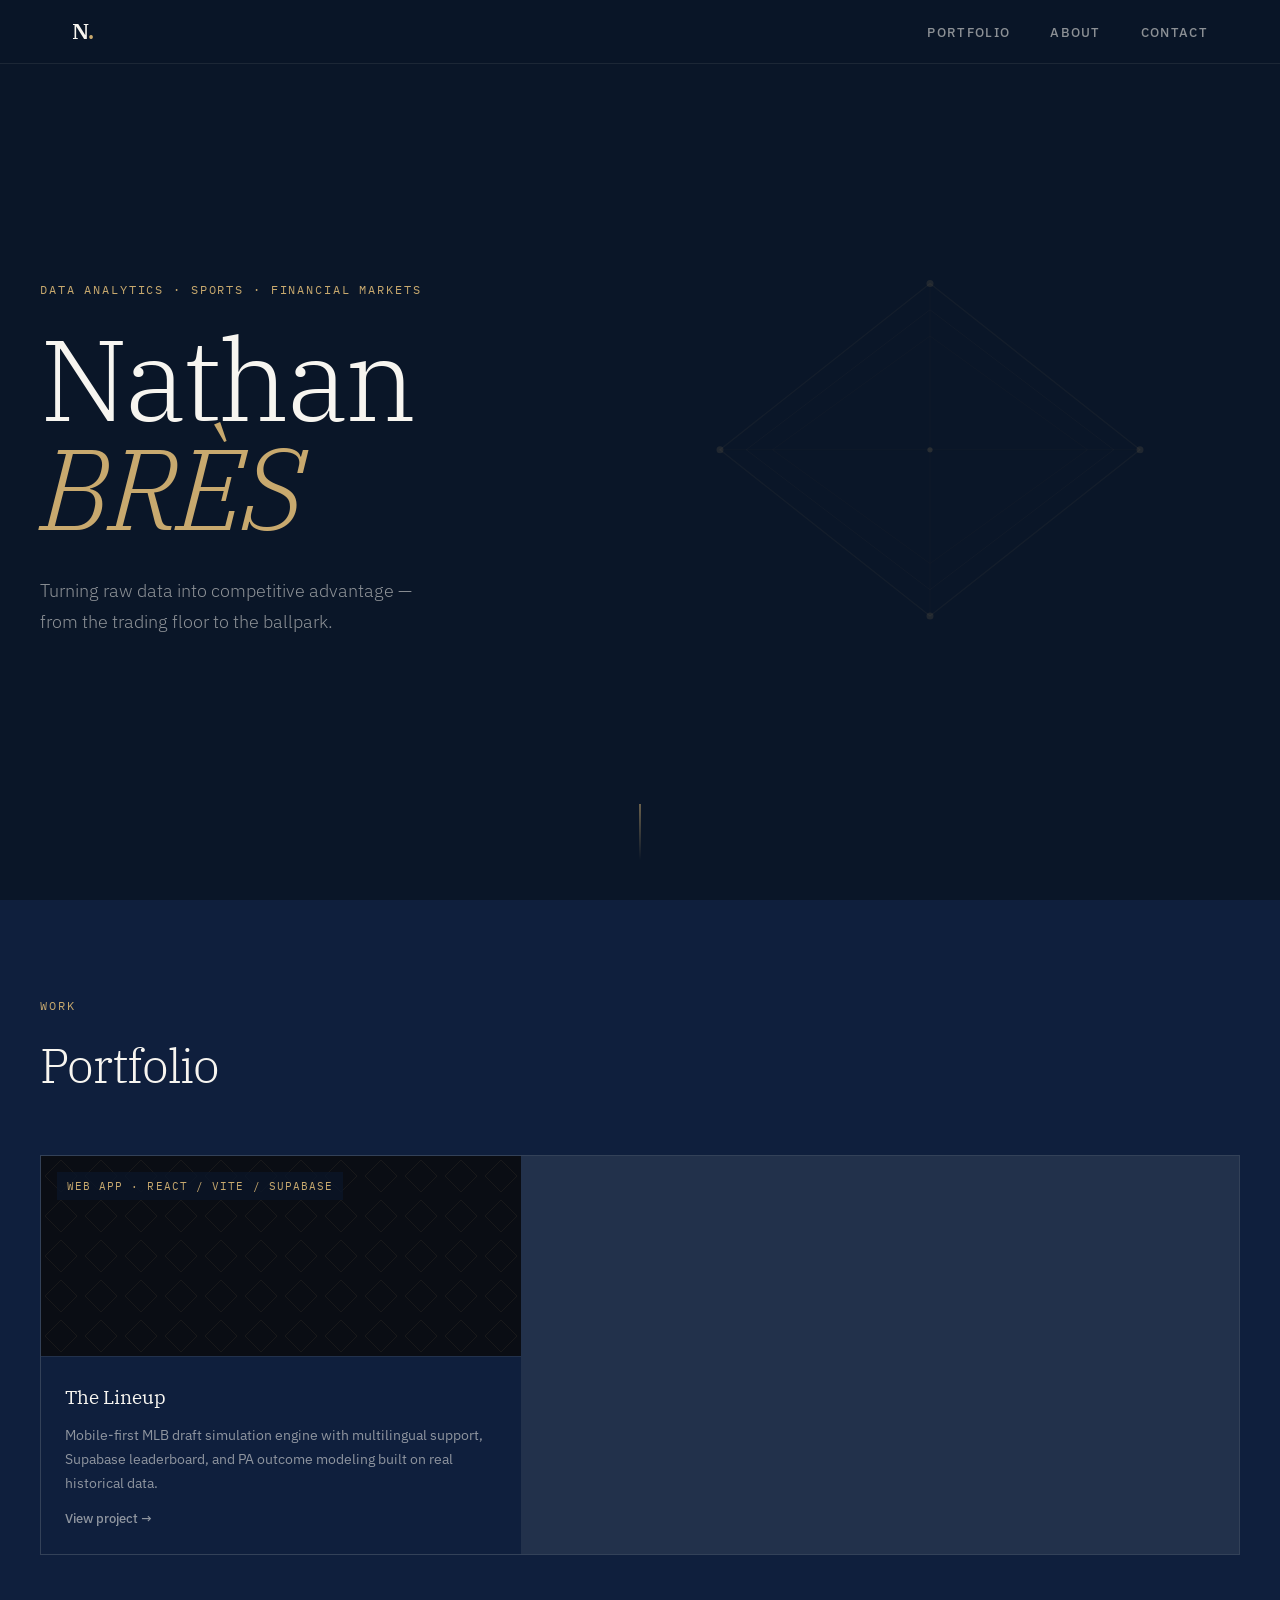
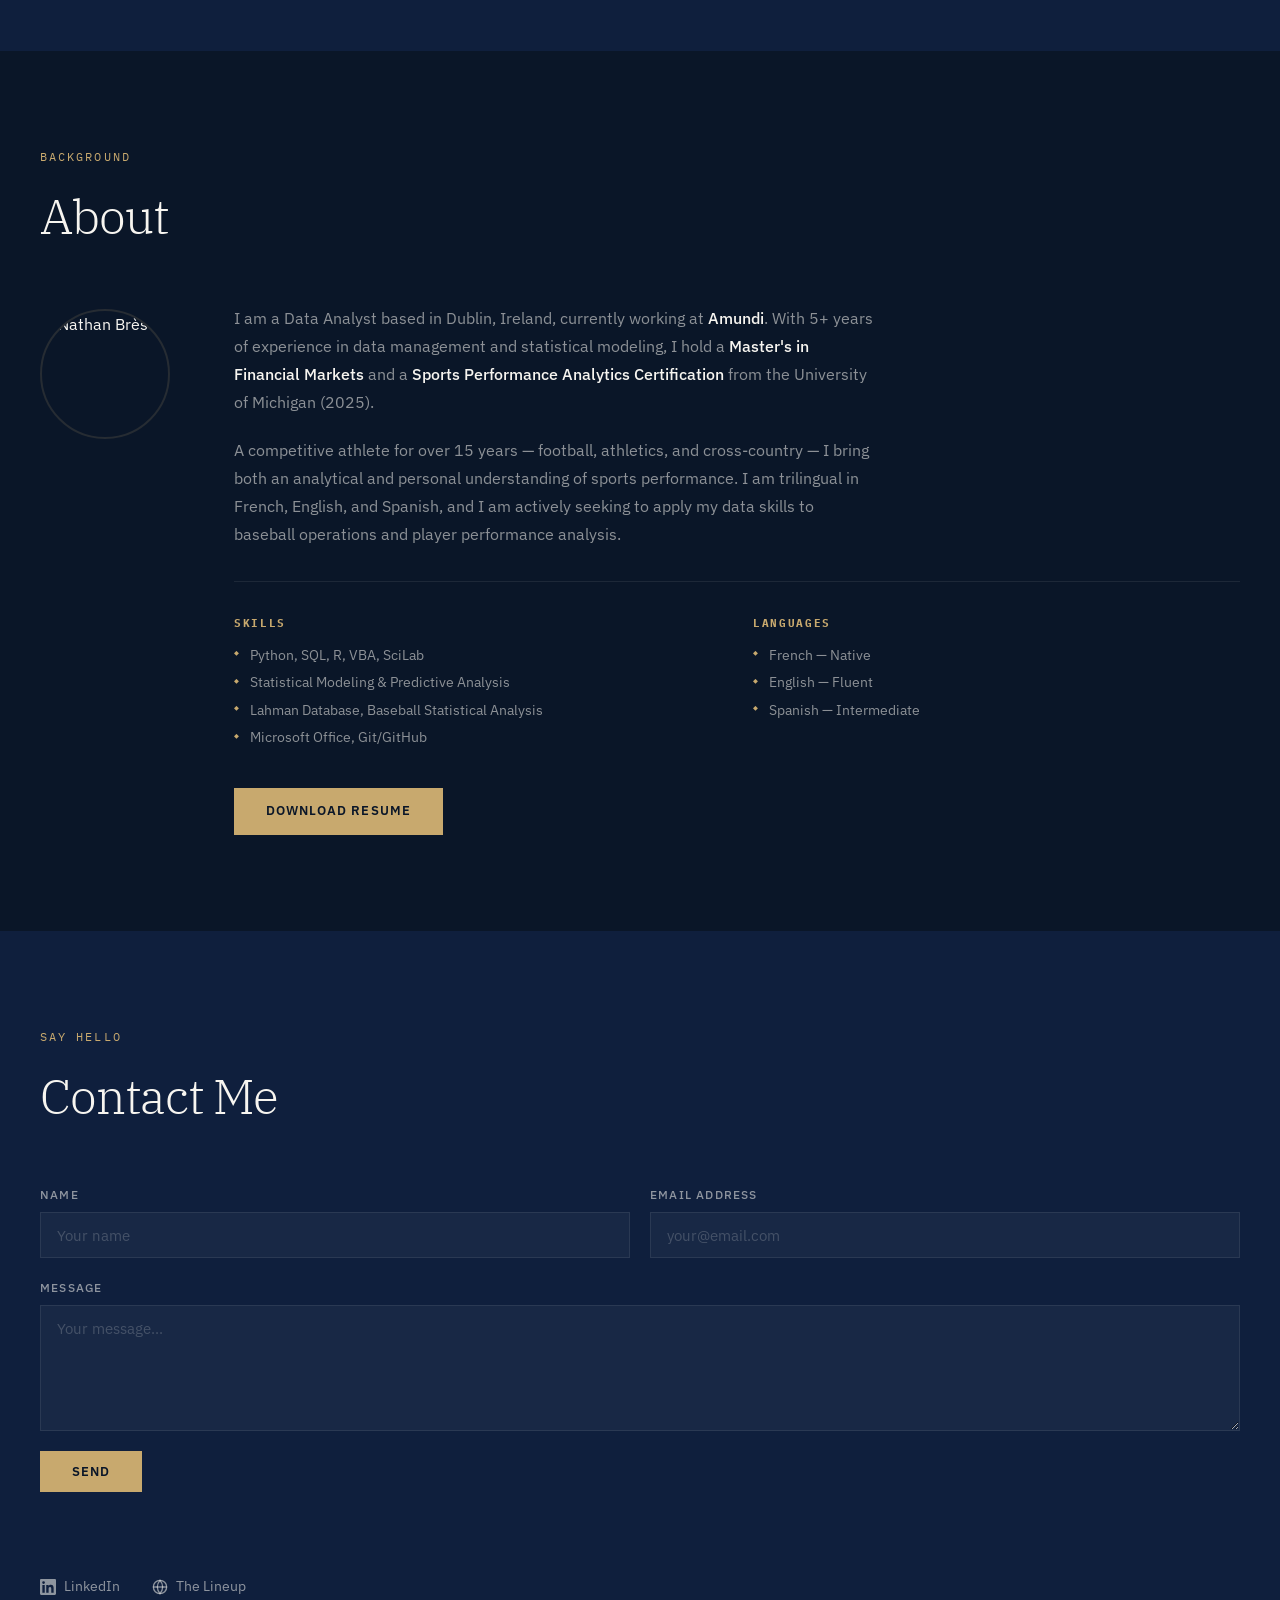
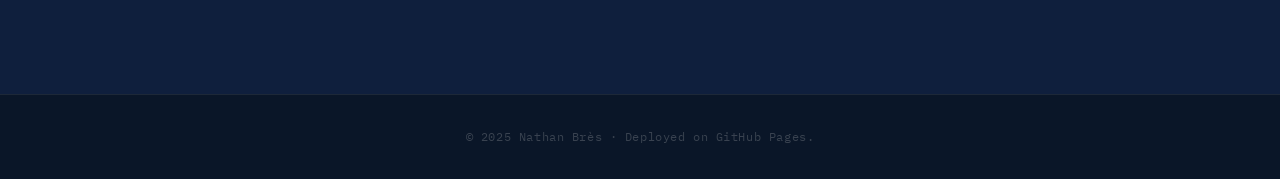
==== index.html @ 2ea10c6c "Fix layout widths" ====
<!DOCTYPE html>
<html lang="en">
<head>
  <meta charset="UTF-8" />
  <meta name="viewport" content="width=device-width, initial-scale=1.0" />
  <title>Nathan Brès — Sports & Data Analytics</title>
  <meta name="description" content="Data Analyst specializing in sports analytics, financial markets, and statistical modeling." />
  <link rel="preconnect" href="https://fonts.googleapis.com" />
  <link rel="preconnect" href="https://fonts.gstatic.com" crossorigin />
  <link href="https://fonts.googleapis.com/css2?family=IBM+Plex+Serif:ital,wght@0,300;0,400;0,600;1,300&family=IBM+Plex+Sans:wght@300;400;500;600&family=IBM+Plex+Mono:wght@400&display=swap" rel="stylesheet" />
  <link rel="stylesheet" href="css/style.css" />
</head>
<body>

  <!-- NAV -->
  <nav id="navbar">
    <div class="nav-inner">
      <a href="#hero" class="nav-logo">N<span class="dot">.</span></a>
      <ul class="nav-links">
        <li><a href="#portfolio">Portfolio</a></li>
        <li><a href="#about">About</a></li>
        <li><a href="#contact">Contact</a></li>
      </ul>
    </div>
  </nav>

  <!-- HERO -->
  <section id="hero">
    <div class="diamond-bg" aria-hidden="true">
      <svg viewBox="0 0 800 500" xmlns="http://www.w3.org/2000/svg">
        <polygon points="400,60 640,250 400,440 160,250" fill="none" stroke="rgba(200,169,110,0.07)" stroke-width="1.5"/>
        <polygon points="400,90 610,250 400,410 190,250" fill="none" stroke="rgba(200,169,110,0.05)" stroke-width="1"/>
        <polygon points="400,120 580,250 400,380 220,250" fill="none" stroke="rgba(200,169,110,0.04)" stroke-width="1"/>
        <line x1="400" y1="60" x2="400" y2="440" stroke="rgba(200,169,110,0.04)" stroke-width="1"/>
        <line x1="160" y1="250" x2="640" y2="250" stroke="rgba(200,169,110,0.04)" stroke-width="1"/>
        <circle cx="400" cy="60" r="4" fill="rgba(200,169,110,0.15)"/>
        <circle cx="640" cy="250" r="4" fill="rgba(200,169,110,0.15)"/>
        <circle cx="400" cy="440" r="4" fill="rgba(200,169,110,0.15)"/>
        <circle cx="160" cy="250" r="4" fill="rgba(200,169,110,0.15)"/>
        <circle cx="400" cy="250" r="3" fill="rgba(200,169,110,0.2)"/>
      </svg>
    </div>
    <div class="hero-content">
      <p class="hero-eyebrow">Data Analytics · Sports · Financial Markets</p>
      <h1 class="hero-name">Nathan<br/><span class="hero-surname">BRÈS</span></h1>
      <p class="hero-tagline">Turning raw data into competitive advantage —<br/>from the trading floor to the ballpark.</p>
    </div>
    <div class="hero-scroll-hint" aria-hidden="true">
      <span></span>
    </div>
  </section>

  <!-- PORTFOLIO -->
  <section id="portfolio">
    <div class="section-inner">
      <div class="section-header">
        <span class="section-label">Work</span>
        <h2>Portfolio</h2>
      </div>

      <div class="portfolio-grid portfolio-grid--single">

        <div class="port-card" data-modal="modal-lineup">
          <div class="card-thumb card-thumb--lineup">
            <span class="card-tag">Web App · React / Vite / Supabase</span>
          </div>
          <div class="card-body">
            <h3>The Lineup</h3>
            <p>Mobile-first MLB draft simulation engine with multilingual support, Supabase leaderboard, and PA outcome modeling built on real historical data.</p>
            <span class="card-cta">View project →</span>
          </div>
        </div>

      </div>
    </div>
  </section>

  <!-- ABOUT -->
  <section id="about">
    <div class="section-inner">
      <div class="section-header">
        <span class="section-label">Background</span>
        <h2>About</h2>
      </div>

      <div class="about-inner">
        <div class="about-photo-wrap">
          <img src="img/profile.png" alt="Nathan Brès" class="about-photo" />
        </div>
        <div class="about-text">
          <p>I am a Data Analyst based in Dublin, Ireland, currently working at <strong>Amundi</strong>. With 5+ years of experience in data management and statistical modeling, I hold a <strong>Master's in Financial Markets</strong> and a <strong>Sports Performance Analytics Certification</strong> from the University of Michigan (2025).</p>
          <p>A competitive athlete for over 15 years — football, athletics, and cross-country — I bring both an analytical and personal understanding of sports performance. I am trilingual in French, English, and Spanish, and I am actively seeking to apply my data skills to baseball operations and player performance analysis.</p>

          <div class="about-details">
            <div class="about-col">
              <h4>Skills</h4>
              <ul>
                <li>Python, SQL, R, VBA, SciLab</li>
                <li>Statistical Modeling & Predictive Analysis</li>
                <li>Lahman Database, Baseball Statistical Analysis</li>
                <li>Microsoft Office, Git/GitHub</li>
              </ul>
            </div>
            <div class="about-col">
              <h4>Languages</h4>
              <ul>
                <li>French — Native</li>
                <li>English — Fluent</li>
                <li>Spanish — Intermediate</li>
              </ul>
            </div>
          </div>

          <a href="img/CV_Nathan_Bres.pdf" download class="btn-primary">Download Resume</a>
        </div>
      </div>
    </div>
  </section>

  <!-- CONTACT -->
  <section id="contact">
    <div class="section-inner">
      <div class="section-header">
        <span class="section-label">Say hello</span>
        <h2>Contact Me</h2>
      </div>

      <form class="contact-form" id="contactForm">
        <div class="form-row">
          <div class="form-group">
            <label for="name">Name</label>
            <input type="text" id="name" name="name" placeholder="Your name" required />
          </div>
          <div class="form-group">
            <label for="email">Email Address</label>
            <input type="email" id="email" name="email" placeholder="your@email.com" required />
          </div>
        </div>
        <div class="form-group">
          <label for="message">Message</label>
          <textarea id="message" name="message" rows="5" placeholder="Your message..." required></textarea>
        </div>
        <button type="submit" class="btn-primary">Send</button>
        <p class="form-status" id="formStatus"></p>
      </form>

      <div class="contact-links">
        <a href="https://www.linkedin.com/in/nathan-br%C3%A8s/" target="_blank" rel="noopener" class="contact-link">
          <svg viewBox="0 0 24 24" fill="currentColor"><path d="M20.45 20.45h-3.55v-5.57c0-1.33-.03-3.04-1.85-3.04-1.85 0-2.13 1.45-2.13 2.94v5.67H9.37V9h3.41v1.56h.05c.47-.9 1.63-1.85 3.36-1.85 3.59 0 4.26 2.36 4.26 5.44v6.3zM5.34 7.43a2.06 2.06 0 1 1 0-4.12 2.06 2.06 0 0 1 0 4.12zM7.12 20.45H3.56V9h3.56v11.45zM22.22 0H1.77C.79 0 0 .77 0 1.73v20.54C0 23.23.79 24 1.77 24h20.45c.98 0 1.78-.77 1.78-1.73V1.73C24 .77 23.2 0 22.22 0z"/></svg>
          LinkedIn
        </a>
        <a href="https://the-lineup-nu.vercel.app" target="_blank" rel="noopener" class="contact-link">
          <svg viewBox="0 0 24 24" fill="none" stroke="currentColor" stroke-width="2"><circle cx="12" cy="12" r="10"/><line x1="2" y1="12" x2="22" y2="12"/><path d="M12 2a15.3 15.3 0 0 1 4 10 15.3 15.3 0 0 1-4 10 15.3 15.3 0 0 1-4-10 15.3 15.3 0 0 1 4-10z"/></svg>
          The Lineup
        </a>
      </div>
    </div>
  </section>

  <footer>
    <p>© 2025 Nathan Brès · Deployed on GitHub Pages.</p>
  </footer>

  <!-- MODAL — The Lineup -->
  <div class="modal-overlay" id="modal-overlay" aria-hidden="true">
    <div class="modal" id="modal-lineup" role="dialog" aria-labelledby="modal-lineup-title">
      <button class="modal-close" aria-label="Close">✕</button>
      <div class="modal-header">
        <span class="modal-tag">Web App · React / Vite / JavaScript / Supabase</span>
        <h3 id="modal-lineup-title">The Lineup</h3>
      </div>
      <div class="modal-body">
        <p>A free, mobile-first MLB draft and team simulation web app built solo from scratch. Users draft a 9-man roster from the entire history of MLB, simulate a full season via a PA outcome model calibrated on real OBP/SLG/AVG distributions, and compete on a global leaderboard.</p>
        <ul class="modal-features">
          <li>Draft engine with position-aware logic and 700+ real MLB players from the Lahman database</li>
          <li>Simulation model based on empirical plate appearance outcomes (OBP, SLG, AVG)</li>
          <li>Multilingual support — English, French, and Spanish</li>
          <li>Supabase leaderboard, Formspree contact form, Google Analytics integration</li>
          <li>Personal Hall of Fame, player anecdotes, and share functionality</li>
        </ul>
        <div class="modal-meta">
          <span><strong>Stack:</strong> React, Vite, JavaScript, Supabase</span>
          <span><strong>Year:</strong> 2026</span>
        </div>
        <a href="https://the-lineup-nu.vercel.app" target="_blank" class="btn-primary modal-btn">Live App →</a>
      </div>
    </div>
  </div>

  <script src="js/main.js"></script>
</body>
</html>
---- css/style.css ----
/* ═══════════════════════════════════════
   TOKENS
═══════════════════════════════════════ */
:root {
  --navy:      #0A1628;
  --navy-mid:  #0F1F3D;
  --navy-light:#1A2E4A;
  --gold:      #C8A96E;
  --gold-dim:  rgba(200, 169, 110, 0.15);
  --white:     #F7F5F0;
  --muted:     rgba(247, 245, 240, 0.55);
  --border:    rgba(247, 245, 240, 0.08);

  --font-serif: 'IBM Plex Serif', Georgia, serif;
  --font-sans:  'IBM Plex Sans', system-ui, sans-serif;
  --font-mono:  'IBM Plex Mono', monospace;

  --max-w: 1200px;
  --nav-h: 64px;
}

/* ═══════════════════════════════════════
   RESET & BASE
═══════════════════════════════════════ */
*, *::before, *::after { box-sizing: border-box; margin: 0; padding: 0; }
html { scroll-behavior: smooth; overflow-x: hidden; }
body {
  background: var(--navy);
  color: var(--white);
  font-family: var(--font-sans);
  font-size: 16px;
  line-height: 1.7;
  -webkit-font-smoothing: antialiased;
  overflow-x: hidden;
  width: 100%;
}
a { color: inherit; text-decoration: none; }
ul { list-style: none; }

/* ═══════════════════════════════════════
   NAV
═══════════════════════════════════════ */
#navbar {
  position: fixed;
  top: 0; left: 0; right: 0;
  z-index: 100;
  height: var(--nav-h);
  background: rgba(10, 22, 40, 0.92);
  backdrop-filter: blur(12px);
  border-bottom: 1px solid var(--border);
  transition: background 0.3s;
}
.nav-inner {
  max-width: var(--max-w);
  margin: 0 auto;
  padding: 0 2rem;
  height: 100%;
  display: flex;
  align-items: center;
  justify-content: space-between;
}
.nav-logo {
  font-family: var(--font-serif);
  font-size: 1.4rem;
  font-weight: 600;
  color: var(--white);
  transition: color 0.2s;
}
.nav-logo:hover { color: var(--gold); }
.nav-logo .dot { color: var(--gold); }
.nav-links { display: flex; gap: 2.5rem; }
.nav-links a {
  font-size: 0.82rem;
  font-weight: 500;
  letter-spacing: 0.1em;
  text-transform: uppercase;
  color: var(--muted);
  transition: color 0.2s;
}
.nav-links a:hover { color: var(--white); }

/* ═══════════════════════════════════════
   HERO
═══════════════════════════════════════ */
#hero {
  position: relative;
  min-height: 100vh;
  width: 100%;
  display: flex;
  align-items: center;
  padding: var(--nav-h) 2rem 0;
  overflow: hidden;
}
.diamond-bg {
  position: absolute;
  inset: 0;
  display: flex;
  align-items: center;
  justify-content: center;
  pointer-events: none;
}
.hero-content {
  position: relative;
  max-width: var(--max-w);
  margin: 0 auto;
  width: 100%;
  padding: 4rem 0;
}
.diamond-bg svg { width: 60%; max-width: 700px; opacity: 0.8; right: 0; position: absolute; }
.hero-eyebrow {
  font-family: var(--font-mono);
  font-size: 0.78rem;
  letter-spacing: 0.15em;
  text-transform: uppercase;
  color: var(--gold);
  margin-bottom: 1.5rem;
}
.hero-name {
  font-family: var(--font-serif);
  font-size: clamp(3.5rem, 9vw, 7.5rem);
  font-weight: 300;
  line-height: 0.95;
  letter-spacing: -0.02em;
  color: var(--white);
  margin-bottom: 2rem;
}
.hero-surname { font-style: italic; color: var(--gold); }
.hero-tagline {
  font-size: clamp(1rem, 2vw, 1.15rem);
  font-weight: 300;
  color: var(--muted);
  max-width: 460px;
  margin-bottom: 3rem;
  line-height: 1.7;
}
.hero-cta { display: flex; gap: 1rem; flex-wrap: wrap; }
.hero-scroll-hint {
  position: absolute;
  bottom: 2.5rem;
  left: 50%;
  transform: translateX(-50%);
}
.hero-scroll-hint span {
  display: block;
  width: 1px;
  height: 56px;
  background: linear-gradient(to bottom, var(--gold), transparent);
  animation: scrollLine 2s ease-in-out infinite;
}
@keyframes scrollLine {
  0%   { transform: scaleY(0); transform-origin: top; opacity: 0; }
  50%  { transform: scaleY(1); transform-origin: top; opacity: 1; }
  100% { transform: scaleY(1); transform-origin: bottom; opacity: 0; }
}

/* ═══════════════════════════════════════
   BUTTONS
═══════════════════════════════════════ */
.btn-primary {
  display: inline-block;
  padding: 0.75rem 2rem;
  background: var(--gold);
  color: var(--navy);
  font-size: 0.82rem;
  font-weight: 600;
  letter-spacing: 0.08em;
  text-transform: uppercase;
  transition: background 0.2s, transform 0.15s;
  cursor: pointer;
  border: none;
  font-family: var(--font-sans);
}
.btn-primary:hover { background: #dbbf7e; transform: translateY(-1px); }
.btn-ghost {
  display: inline-block;
  padding: 0.75rem 2rem;
  border: 1px solid var(--border);
  color: var(--muted);
  font-size: 0.82rem;
  font-weight: 500;
  letter-spacing: 0.08em;
  text-transform: uppercase;
  transition: border-color 0.2s, color 0.2s;
}
.btn-ghost:hover { border-color: var(--gold); color: var(--white); }

/* ═══════════════════════════════════════
   SECTIONS
═══════════════════════════════════════ */
section { padding: 6rem 2rem; width: 100%; }
.section-inner { max-width: var(--max-w); margin: 0 auto; }
.section-header { margin-bottom: 3rem; }
.section-label {
  display: block;
  font-family: var(--font-mono);
  font-size: 0.72rem;
  letter-spacing: 0.18em;
  text-transform: uppercase;
  color: var(--gold);
  margin-bottom: 0.6rem;
}
.section-header h2 {
  font-family: var(--font-serif);
  font-size: clamp(2rem, 5vw, 3rem);
  font-weight: 300;
  letter-spacing: -0.02em;
  color: var(--white);
}

/* ═══════════════════════════════════════
   PORTFOLIO
═══════════════════════════════════════ */
#portfolio { background: var(--navy-mid); }

.portfolio-grid {
  display: grid;
  grid-template-columns: repeat(auto-fill, minmax(320px, 1fr));
  gap: 1.5px;
  background: var(--border);
  border: 1px solid var(--border);
}
.portfolio-grid--single {
  grid-template-columns: minmax(320px, 480px);
}

.port-card {
  background: var(--navy-mid);
  cursor: pointer;
  transition: background 0.25s;
  display: flex;
  flex-direction: column;
}
.port-card:hover { background: var(--navy-light); }
.port-card:hover .card-cta { color: var(--gold); }

.card-thumb {
  height: 200px;
  position: relative;
  overflow: hidden;
}
.card-thumb--lineup {
  background-image: url('../img/lineup-thumb.png');
  background-size: contain;
  background-position: center;
  background-repeat: no-repeat;
  background-color: #0a0d14;
}
.card-thumb::after {
  content: '';
  position: absolute;
  inset: 0;
  background-image: url("data:image/svg+xml,%3Csvg width='40' height='40' viewBox='0 0 40 40' xmlns='http://www.w3.org/2000/svg'%3E%3Cpolygon points='20,4 36,20 20,36 4,20' fill='none' stroke='rgba(200,169,110,0.08)' stroke-width='1'/%3E%3C/svg%3E");
  background-size: 40px 40px;
}
.card-tag {
  position: absolute;
  top: 1rem; left: 1rem;
  font-family: var(--font-mono);
  font-size: 0.68rem;
  letter-spacing: 0.1em;
  text-transform: uppercase;
  color: var(--gold);
  background: rgba(10, 22, 40, 0.75);
  padding: 0.3rem 0.6rem;
  z-index: 1;
}
.card-body {
  padding: 1.5rem;
  flex: 1;
  display: flex;
  flex-direction: column;
  gap: 0.6rem;
  border-top: 1px solid var(--border);
}
.card-body h3 {
  font-family: var(--font-serif);
  font-size: 1.2rem;
  font-weight: 400;
  color: var(--white);
}
.card-body p { font-size: 0.9rem; color: var(--muted); line-height: 1.65; flex: 1; }
.card-cta {
  font-size: 0.8rem;
  font-weight: 500;
  color: var(--muted);
  transition: color 0.2s;
  margin-top: 0.25rem;
}

/* ═══════════════════════════════════════
   ABOUT
═══════════════════════════════════════ */
#about { background: var(--navy); }

.about-inner {
  display: grid;
  grid-template-columns: auto 1fr;
  gap: 4rem;
  align-items: start;
}
.about-photo-wrap { padding-top: 0.25rem; }
.about-photo {
  width: 130px;
  height: 130px;
  border-radius: 50%;
  object-fit: cover;
  object-position: center top;
  border: 2px solid var(--gold-dim);
  filter: grayscale(10%);
  display: block;
}
.about-text p {
  color: var(--muted);
  font-size: 0.97rem;
  margin-bottom: 1.25rem;
  line-height: 1.8;
  max-width: 640px;
}
.about-text p strong { color: var(--white); font-weight: 500; }

.about-details {
  display: grid;
  grid-template-columns: 1fr 1fr;
  gap: 2rem;
  margin: 2rem 0 2.5rem;
  padding-top: 2rem;
  border-top: 1px solid var(--border);
}
.about-col h4 {
  font-family: var(--font-mono);
  font-size: 0.7rem;
  letter-spacing: 0.15em;
  text-transform: uppercase;
  color: var(--gold);
  margin-bottom: 0.75rem;
}
.about-col ul { display: flex; flex-direction: column; gap: 0.4rem; }
.about-col li {
  font-size: 0.88rem;
  color: var(--muted);
  padding-left: 1rem;
  position: relative;
  line-height: 1.5;
}
.about-col li::before {
  content: '◆';
  position: absolute;
  left: 0;
  font-size: 0.4rem;
  color: var(--gold);
  top: 0.55em;
}

/* ═══════════════════════════════════════
   CONTACT
═══════════════════════════════════════ */
#contact { background: var(--navy-mid); }
.contact-form {
  max-width: 100%;
  display: flex;
  flex-direction: column;
  gap: 1.25rem;
}
.form-row {
  display: grid;
  grid-template-columns: 1fr 1fr;
  gap: 1.25rem;
}
.form-group { display: flex; flex-direction: column; gap: 0.4rem; }
.form-group label {
  font-size: 0.75rem;
  font-weight: 500;
  letter-spacing: 0.1em;
  text-transform: uppercase;
  color: var(--muted);
}
.form-group input,
.form-group textarea {
  background: rgba(247, 245, 240, 0.04);
  border: 1px solid var(--border);
  color: var(--white);
  font-family: var(--font-sans);
  font-size: 0.95rem;
  padding: 0.75rem 1rem;
  transition: border-color 0.2s, background 0.2s;
  resize: vertical;
  outline: none;
  -webkit-appearance: none;
}
.form-group input::placeholder,
.form-group textarea::placeholder { color: rgba(247, 245, 240, 0.2); }
.form-group input:focus,
.form-group textarea:focus {
  border-color: var(--gold);
  background: rgba(200, 169, 110, 0.04);
}
.contact-form .btn-primary { align-self: flex-start; }
.form-status {
  font-family: var(--font-mono);
  font-size: 0.78rem;
  color: var(--gold);
  min-height: 1.2em;
}

.contact-links {
  display: flex;
  gap: 2rem;
  margin-top: 3rem;
  flex-wrap: wrap;
}
.contact-link {
  display: flex;
  align-items: center;
  gap: 0.5rem;
  font-size: 0.85rem;
  color: var(--muted);
  transition: color 0.2s;
}
.contact-link svg { width: 16px; height: 16px; }
.contact-link:hover { color: var(--gold); }

/* ═══════════════════════════════════════
   FOOTER
═══════════════════════════════════════ */
footer {
  border-top: 1px solid var(--border);
  padding: 2rem;
  text-align: center;
  font-family: var(--font-mono);
  font-size: 0.72rem;
  color: rgba(247, 245, 240, 0.2);
  letter-spacing: 0.05em;
}

/* ═══════════════════════════════════════
   MODALS
═══════════════════════════════════════ */
.modal-overlay {
  position: fixed;
  inset: 0;
  background: rgba(5, 10, 20, 0.88);
  backdrop-filter: blur(6px);
  z-index: 200;
  display: flex;
  align-items: center;
  justify-content: center;
  padding: 2rem;
  opacity: 0;
  pointer-events: none;
  transition: opacity 0.25s;
}
.modal-overlay.active { opacity: 1; pointer-events: all; }
.modal {
  background: var(--navy-mid);
  border: 1px solid var(--border);
  max-width: 600px;
  width: 100%;
  max-height: 90vh;
  overflow-y: auto;
  position: relative;
  display: none;
}
.modal-overlay.active .modal.active { display: block; }
.modal-close {
  position: absolute;
  top: 1.25rem; right: 1.25rem;
  background: none;
  border: none;
  color: var(--muted);
  font-size: 1rem;
  cursor: pointer;
  padding: 0.25rem;
  transition: color 0.2s;
  font-family: var(--font-sans);
}
.modal-close:hover { color: var(--white); }
.modal-header {
  padding: 2rem 2rem 1rem;
  border-bottom: 1px solid var(--border);
}
.modal-tag {
  display: block;
  font-family: var(--font-mono);
  font-size: 0.7rem;
  letter-spacing: 0.12em;
  text-transform: uppercase;
  color: var(--gold);
  margin-bottom: 0.5rem;
}
.modal-header h3 {
  font-family: var(--font-serif);
  font-size: 1.6rem;
  font-weight: 300;
  color: var(--white);
}
.modal-body {
  padding: 1.75rem 2rem 2rem;
  display: flex;
  flex-direction: column;
  gap: 1.25rem;
}
.modal-body p { font-size: 0.95rem; color: var(--muted); line-height: 1.75; }
.modal-features { display: flex; flex-direction: column; gap: 0.5rem; }
.modal-features li {
  font-size: 0.88rem;
  color: var(--muted);
  padding-left: 1.25rem;
  position: relative;
  line-height: 1.6;
}
.modal-features li::before {
  content: '◆';
  position: absolute;
  left: 0;
  font-size: 0.4rem;
  color: var(--gold);
  top: 0.58em;
}
.modal-meta {
  display: flex;
  gap: 1.5rem;
  flex-wrap: wrap;
  padding-top: 0.5rem;
  border-top: 1px solid var(--border);
}
.modal-meta span {
  font-family: var(--font-mono);
  font-size: 0.72rem;
  color: rgba(247, 245, 240, 0.4);
}
.modal-meta strong { color: var(--muted); }
.modal-btn { margin-top: 0.25rem; }

/* ═══════════════════════════════════════
   RESPONSIVE
═══════════════════════════════════════ */
@media (max-width: 768px) {
  section { padding: 4.5rem 1.25rem; }
  .nav-links { gap: 1.5rem; }
  .about-inner { grid-template-columns: 1fr; gap: 2rem; }
  .about-photo { width: 90px; height: 90px; }
  .about-details { grid-template-columns: 1fr; gap: 1.5rem; }
  .form-row { grid-template-columns: 1fr; }
  .portfolio-grid--single { grid-template-columns: 1fr; }
}

@media (prefers-reduced-motion: reduce) {
  .hero-scroll-hint span { animation: none; }
  * { transition: none !important; }
}
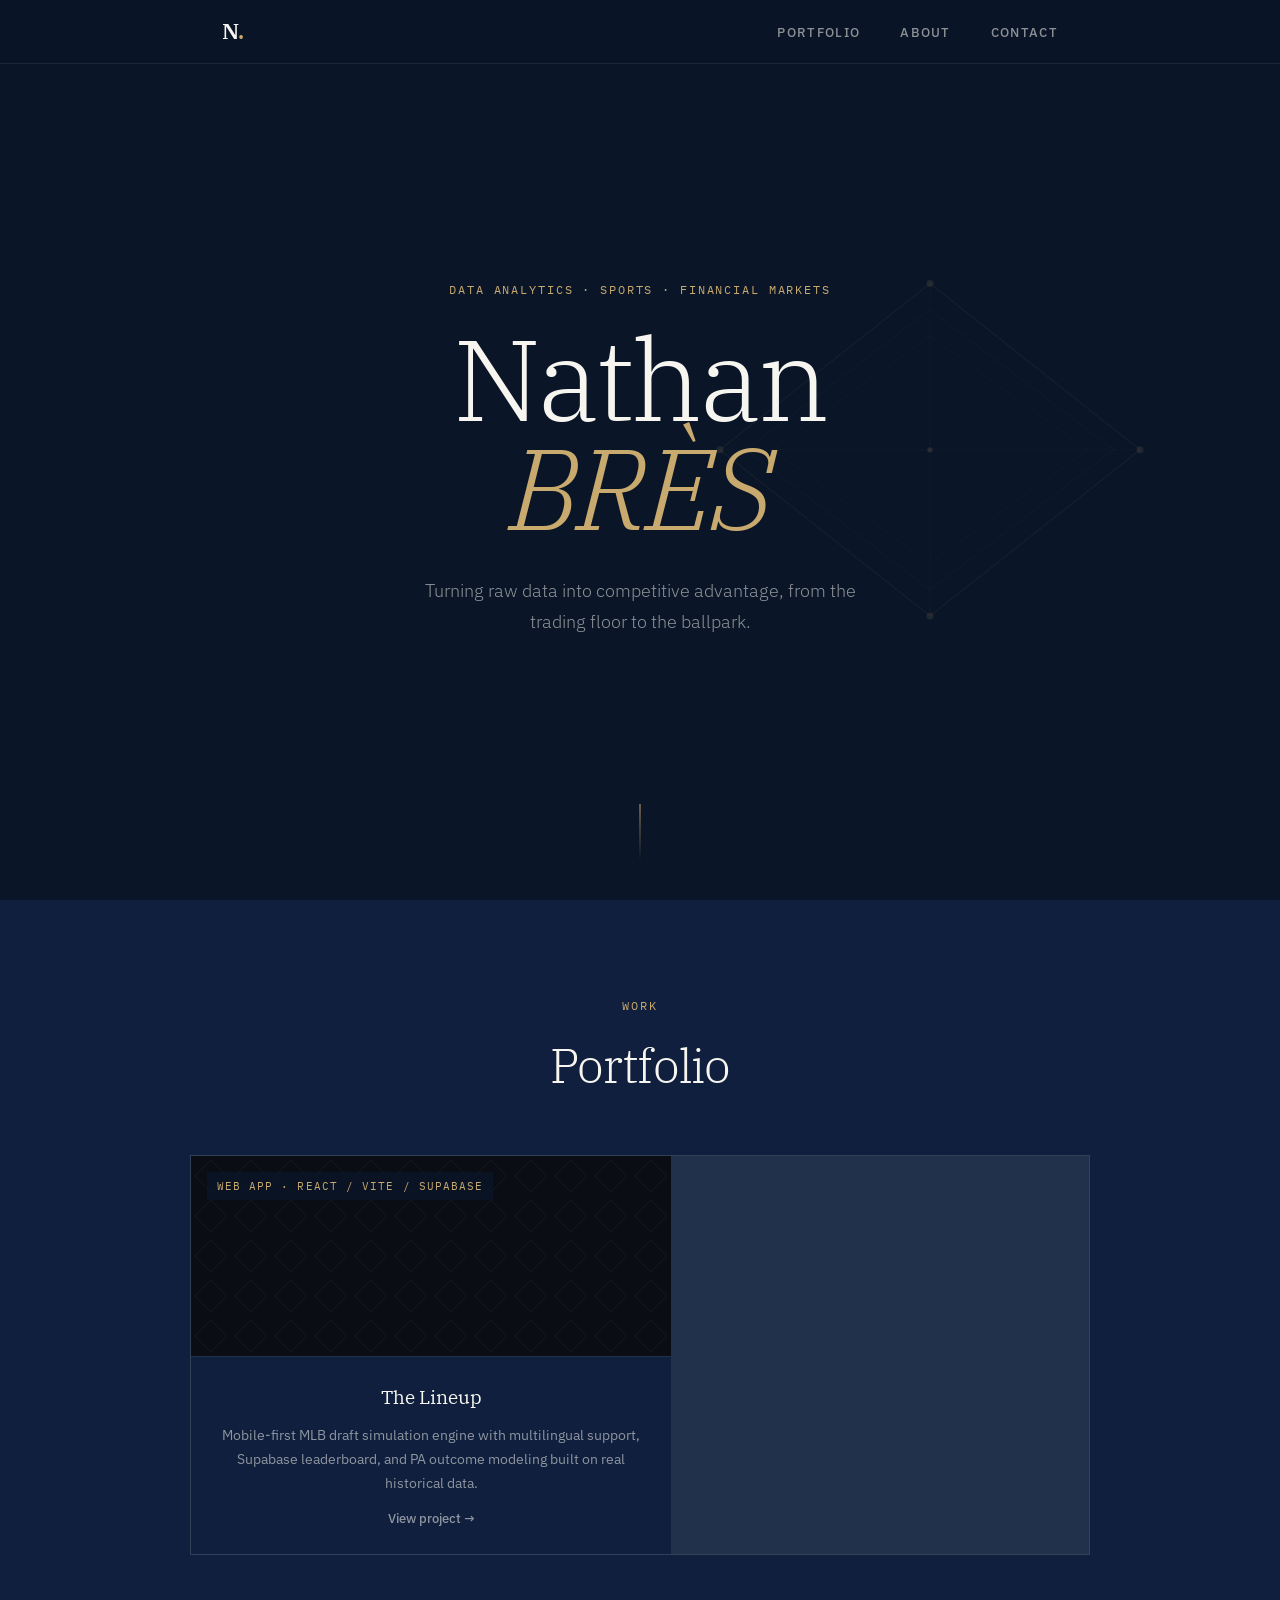
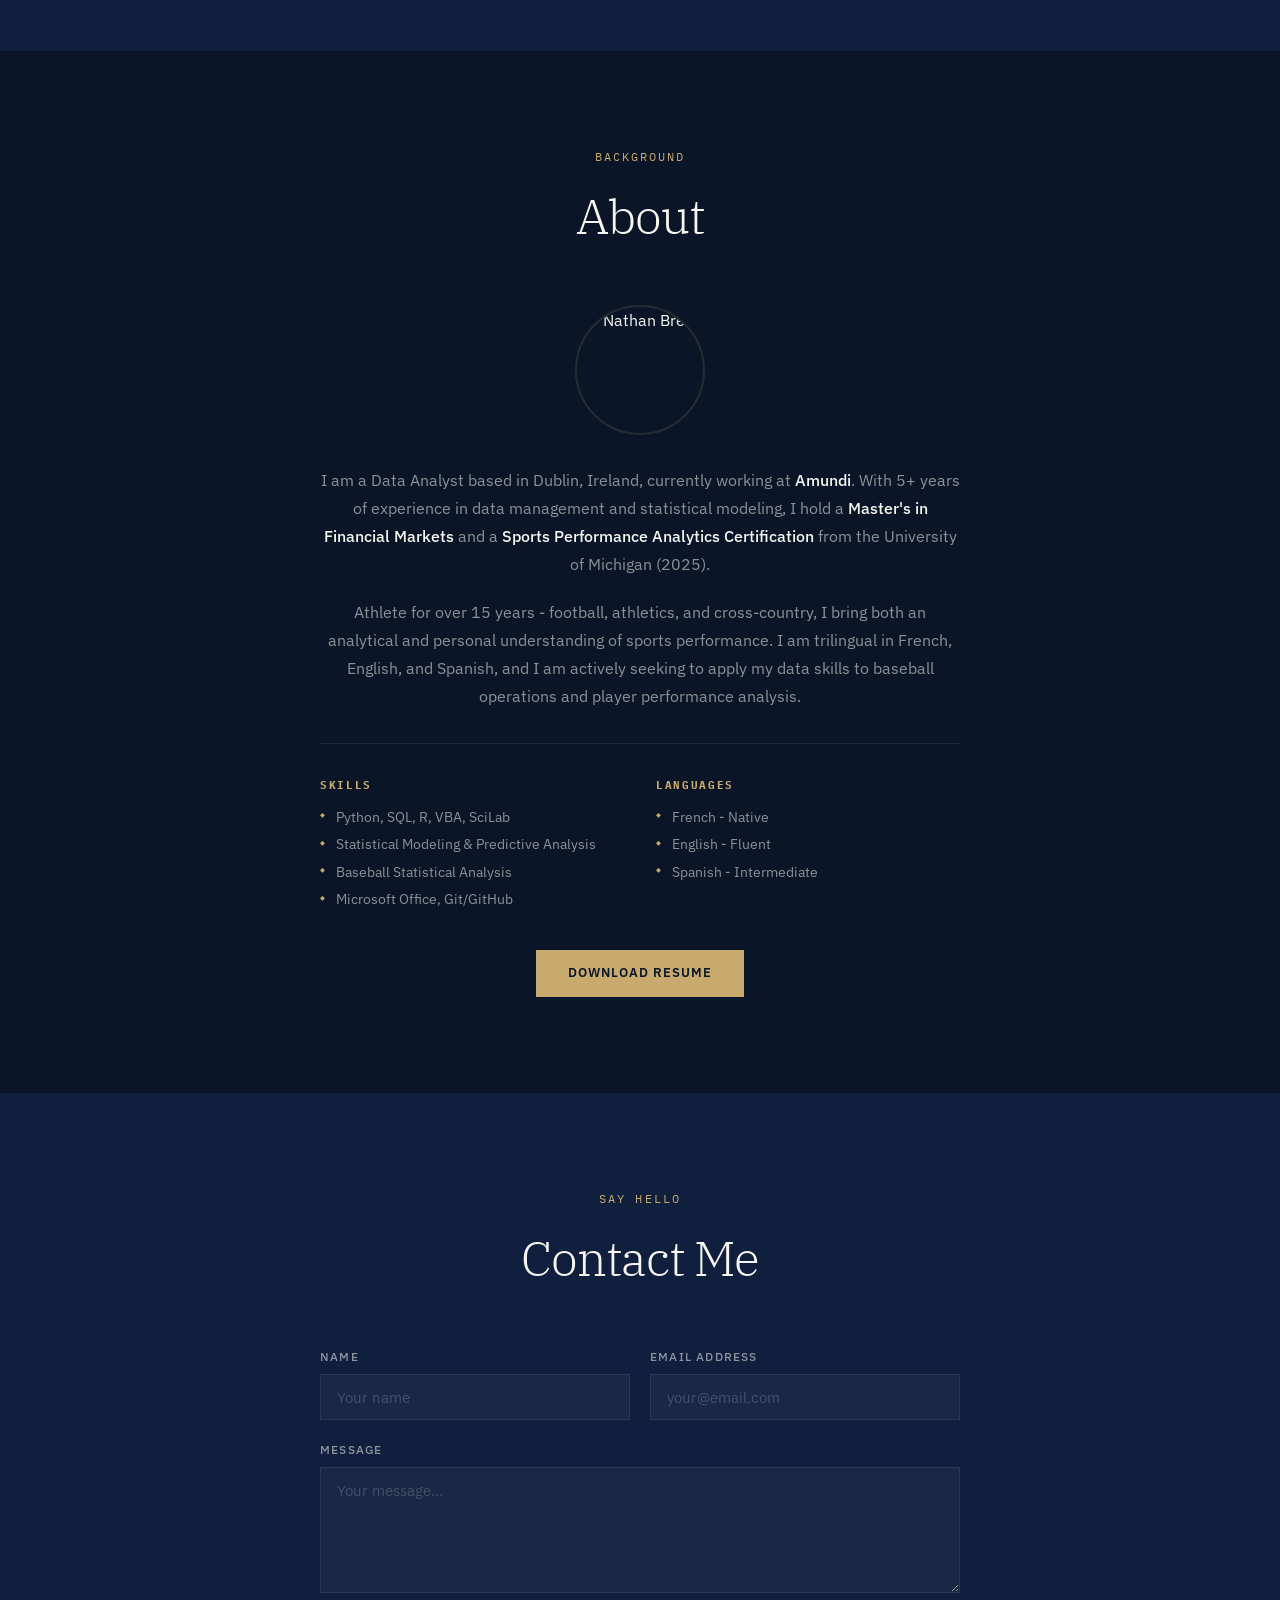
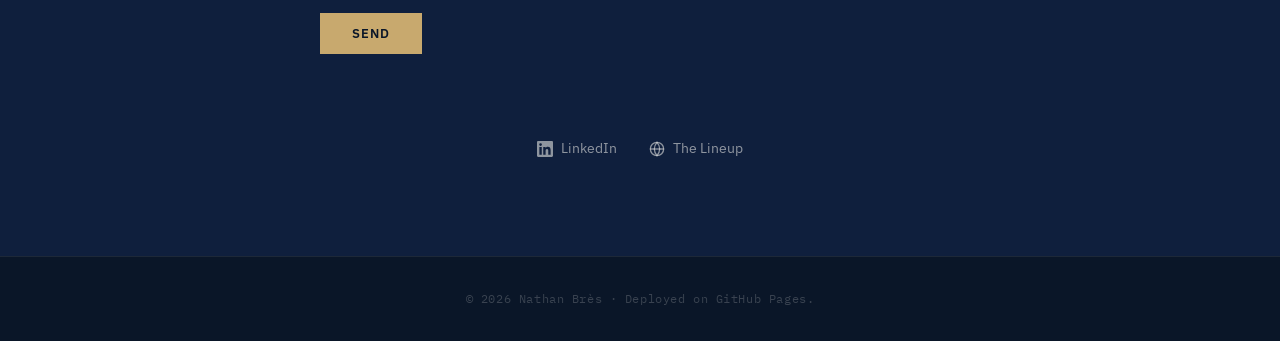
==== commit 4f09ac84: "Update index.html" ====
--- a/index.html
+++ b/index.html
@@ -3,8 +3,8 @@
 <head>
   <meta charset="UTF-8" />
   <meta name="viewport" content="width=device-width, initial-scale=1.0" />
-  <title>Nathan Brès — Sports & Data Analytics</title>
-  <meta name="description" content="Data Analyst specializing in sports analytics, financial markets, and statistical modeling." />
+  <title>Nathan Brès - Sports & Data Analytics</title>
+  <meta name="description" content="Data Analyst specializing in Sports Analytics, Financial Markets, and Statistical Modeling." />
   <link rel="preconnect" href="https://fonts.googleapis.com" />
   <link rel="preconnect" href="https://fonts.gstatic.com" crossorigin />
   <link href="https://fonts.googleapis.com/css2?family=IBM+Plex+Serif:ital,wght@0,300;0,400;0,600;1,300&family=IBM+Plex+Sans:wght@300;400;500;600&family=IBM+Plex+Mono:wght@400&display=swap" rel="stylesheet" />
@@ -43,7 +43,7 @@
     <div class="hero-content">
       <p class="hero-eyebrow">Data Analytics · Sports · Financial Markets</p>
       <h1 class="hero-name">Nathan<br/><span class="hero-surname">BRÈS</span></h1>
-      <p class="hero-tagline">Turning raw data into competitive advantage —<br/>from the trading floor to the ballpark.</p>
+      <p class="hero-tagline">Turning raw data into competitive advantage, from the trading floor to the ballpark.</p>
     </div>
     <div class="hero-scroll-hint" aria-hidden="true">
       <span></span>
@@ -89,7 +89,7 @@
         </div>
         <div class="about-text">
           <p>I am a Data Analyst based in Dublin, Ireland, currently working at <strong>Amundi</strong>. With 5+ years of experience in data management and statistical modeling, I hold a <strong>Master's in Financial Markets</strong> and a <strong>Sports Performance Analytics Certification</strong> from the University of Michigan (2025).</p>
-          <p>A competitive athlete for over 15 years — football, athletics, and cross-country — I bring both an analytical and personal understanding of sports performance. I am trilingual in French, English, and Spanish, and I am actively seeking to apply my data skills to baseball operations and player performance analysis.</p>
+          <p>Athlete for over 15 years - football, athletics, and cross-country, I bring both an analytical and personal understanding of sports performance. I am trilingual in French, English, and Spanish, and I am actively seeking to apply my data skills to baseball operations and player performance analysis.</p>
 
           <div class="about-details">
             <div class="about-col">
@@ -97,16 +97,16 @@
               <ul>
                 <li>Python, SQL, R, VBA, SciLab</li>
                 <li>Statistical Modeling & Predictive Analysis</li>
-                <li>Lahman Database, Baseball Statistical Analysis</li>
+                <li>Baseball Statistical Analysis</li>
                 <li>Microsoft Office, Git/GitHub</li>
               </ul>
             </div>
             <div class="about-col">
               <h4>Languages</h4>
               <ul>
-                <li>French — Native</li>
-                <li>English — Fluent</li>
-                <li>Spanish — Intermediate</li>
+                <li>French - Native</li>
+                <li>English - Fluent</li>
+                <li>Spanish - Intermediate</li>
               </ul>
             </div>
           </div>
@@ -158,7 +158,7 @@
   </section>
 
   <footer>
-    <p>© 2025 Nathan Brès · Deployed on GitHub Pages.</p>
+    <p>© 2026 Nathan Brès · Deployed on GitHub Pages.</p>
   </footer>
 
   <!-- MODAL — The Lineup -->
@@ -174,7 +174,7 @@
         <ul class="modal-features">
           <li>Draft engine with position-aware logic and 700+ real MLB players from the Lahman database</li>
           <li>Simulation model based on empirical plate appearance outcomes (OBP, SLG, AVG)</li>
-          <li>Multilingual support — English, French, and Spanish</li>
+          <li>Multilingual support - English, French, and Spanish</li>
           <li>Supabase leaderboard, Formspree contact form, Google Analytics integration</li>
           <li>Personal Hall of Fame, player anecdotes, and share functionality</li>
         </ul>
--- a/css/style.css
+++ b/css/style.css
@@ -15,7 +15,7 @@
   --font-sans:  'IBM Plex Sans', system-ui, sans-serif;
   --font-mono:  'IBM Plex Mono', monospace;
 
-  --max-w: 1200px;
+  --max-w: 900px;
   --nav-h: 64px;
 }
 
@@ -105,6 +105,7 @@
   margin: 0 auto;
   width: 100%;
   padding: 4rem 0;
+  text-align: center;
 }
 .diamond-bg svg { width: 60%; max-width: 700px; opacity: 0.8; right: 0; position: absolute; }
 .hero-eyebrow {
@@ -130,7 +131,7 @@
   font-weight: 300;
   color: var(--muted);
   max-width: 460px;
-  margin-bottom: 3rem;
+  margin: 0 auto 3rem;
   line-height: 1.7;
 }
 .hero-cta { display: flex; gap: 1rem; flex-wrap: wrap; }
@@ -187,8 +188,8 @@
 /* ═══════════════════════════════════════
    SECTIONS
 ═══════════════════════════════════════ */
-section { padding: 6rem 2rem; width: 100%; }
-.section-inner { max-width: var(--max-w); margin: 0 auto; }
+section { padding: 6rem 2rem; width: 100%; text-align: center; }
+.section-inner { max-width: var(--max-w); margin: 0 auto; width: 100%; }
 .section-header { margin-bottom: 3rem; }
 .section-label {
   display: block;
@@ -293,12 +294,12 @@
 #about { background: var(--navy); }
 
 .about-inner {
-  display: grid;
-  grid-template-columns: auto 1fr;
-  gap: 4rem;
-  align-items: start;
-}
-.about-photo-wrap { padding-top: 0.25rem; }
+  display: flex;
+  flex-direction: column;
+  align-items: center;
+  gap: 2rem;
+}
+.about-photo-wrap { padding-top: 0; }
 .about-photo {
   width: 130px;
   height: 130px;
@@ -315,6 +316,8 @@
   margin-bottom: 1.25rem;
   line-height: 1.8;
   max-width: 640px;
+  margin-left: auto;
+  margin-right: auto;
 }
 .about-text p strong { color: var(--white); font-weight: 500; }
 
@@ -322,9 +325,12 @@
   display: grid;
   grid-template-columns: 1fr 1fr;
   gap: 2rem;
-  margin: 2rem 0 2.5rem;
+  margin: 2rem auto 2.5rem;
   padding-top: 2rem;
   border-top: 1px solid var(--border);
+  max-width: 640px;
+  width: 100%;
+  text-align: left;
 }
 .about-col h4 {
   font-family: var(--font-mono);
@@ -356,10 +362,13 @@
 ═══════════════════════════════════════ */
 #contact { background: var(--navy-mid); }
 .contact-form {
-  max-width: 100%;
+  max-width: 640px;
+  width: 100%;
+  margin: 0 auto;
   display: flex;
   flex-direction: column;
   gap: 1.25rem;
+  text-align: left;
 }
 .form-row {
   display: grid;
@@ -407,6 +416,7 @@
   gap: 2rem;
   margin-top: 3rem;
   flex-wrap: wrap;
+  justify-content: center;
 }
 .contact-link {
   display: flex;
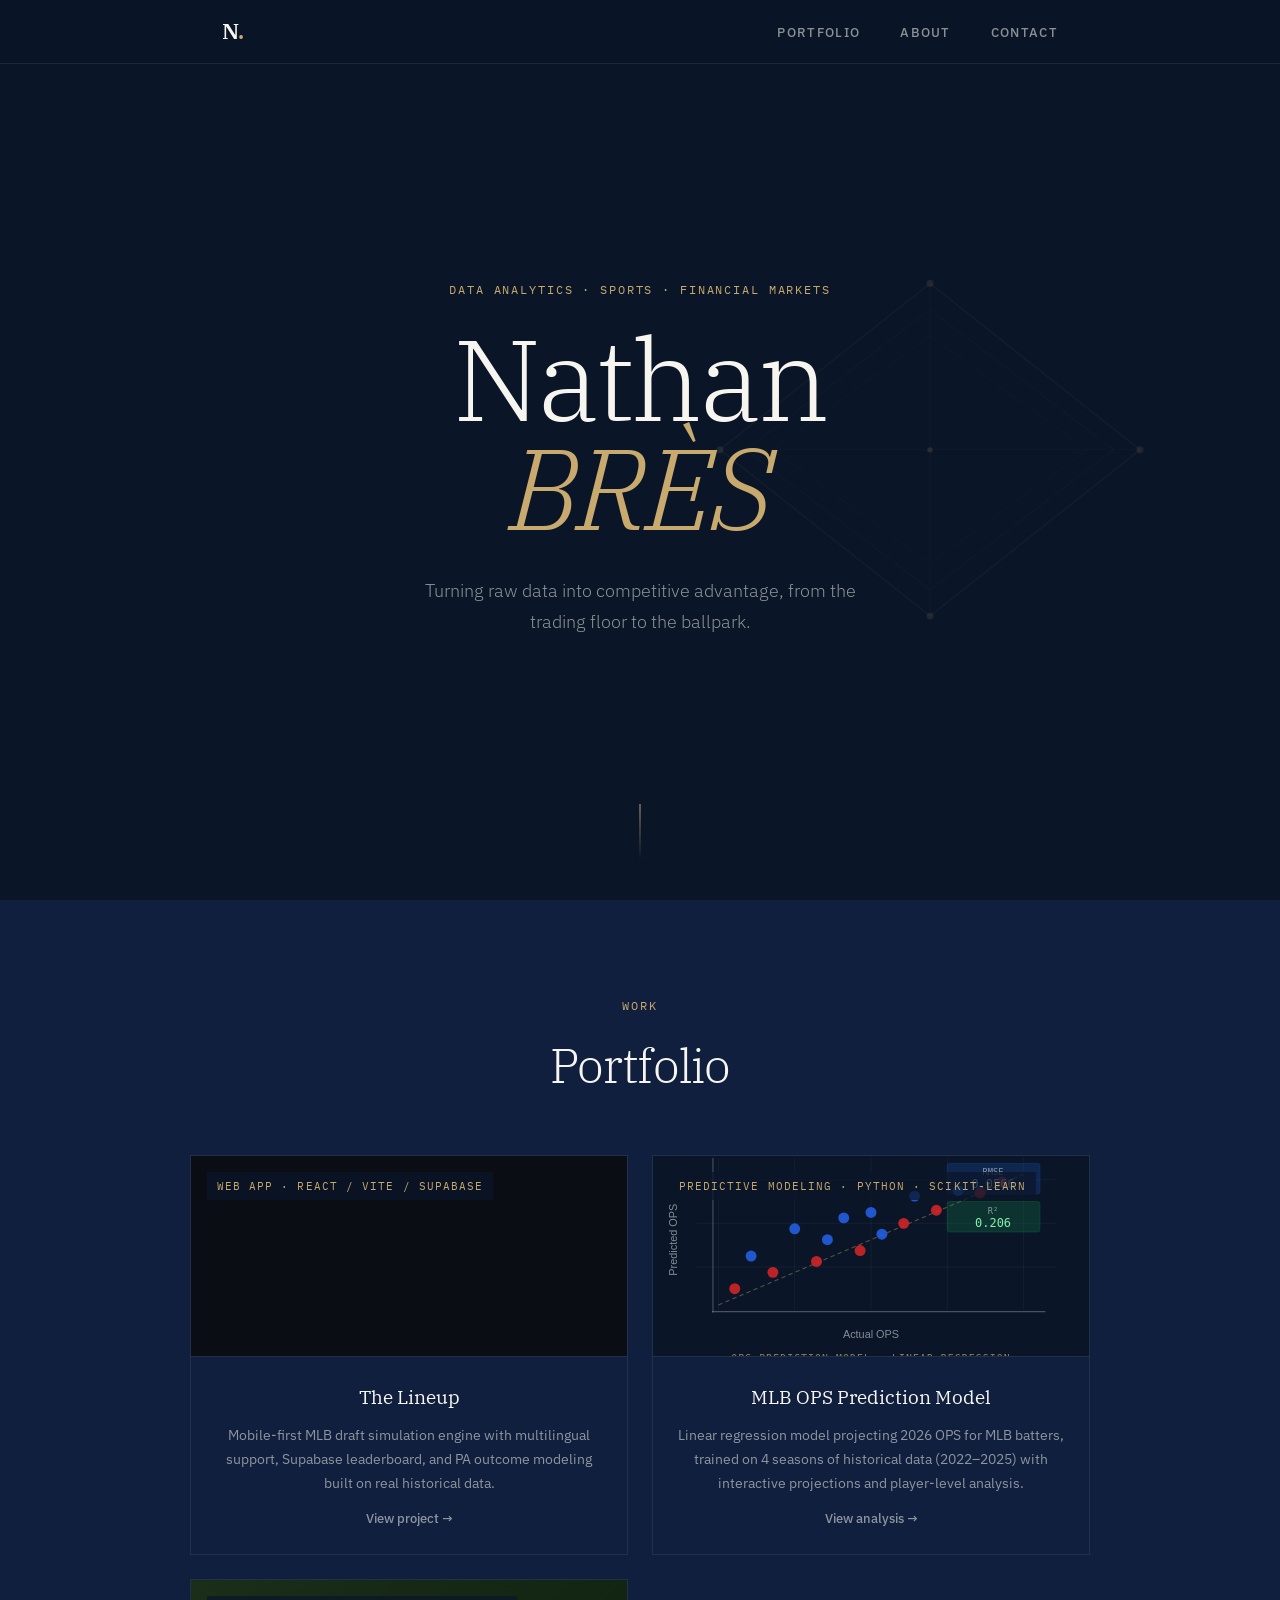
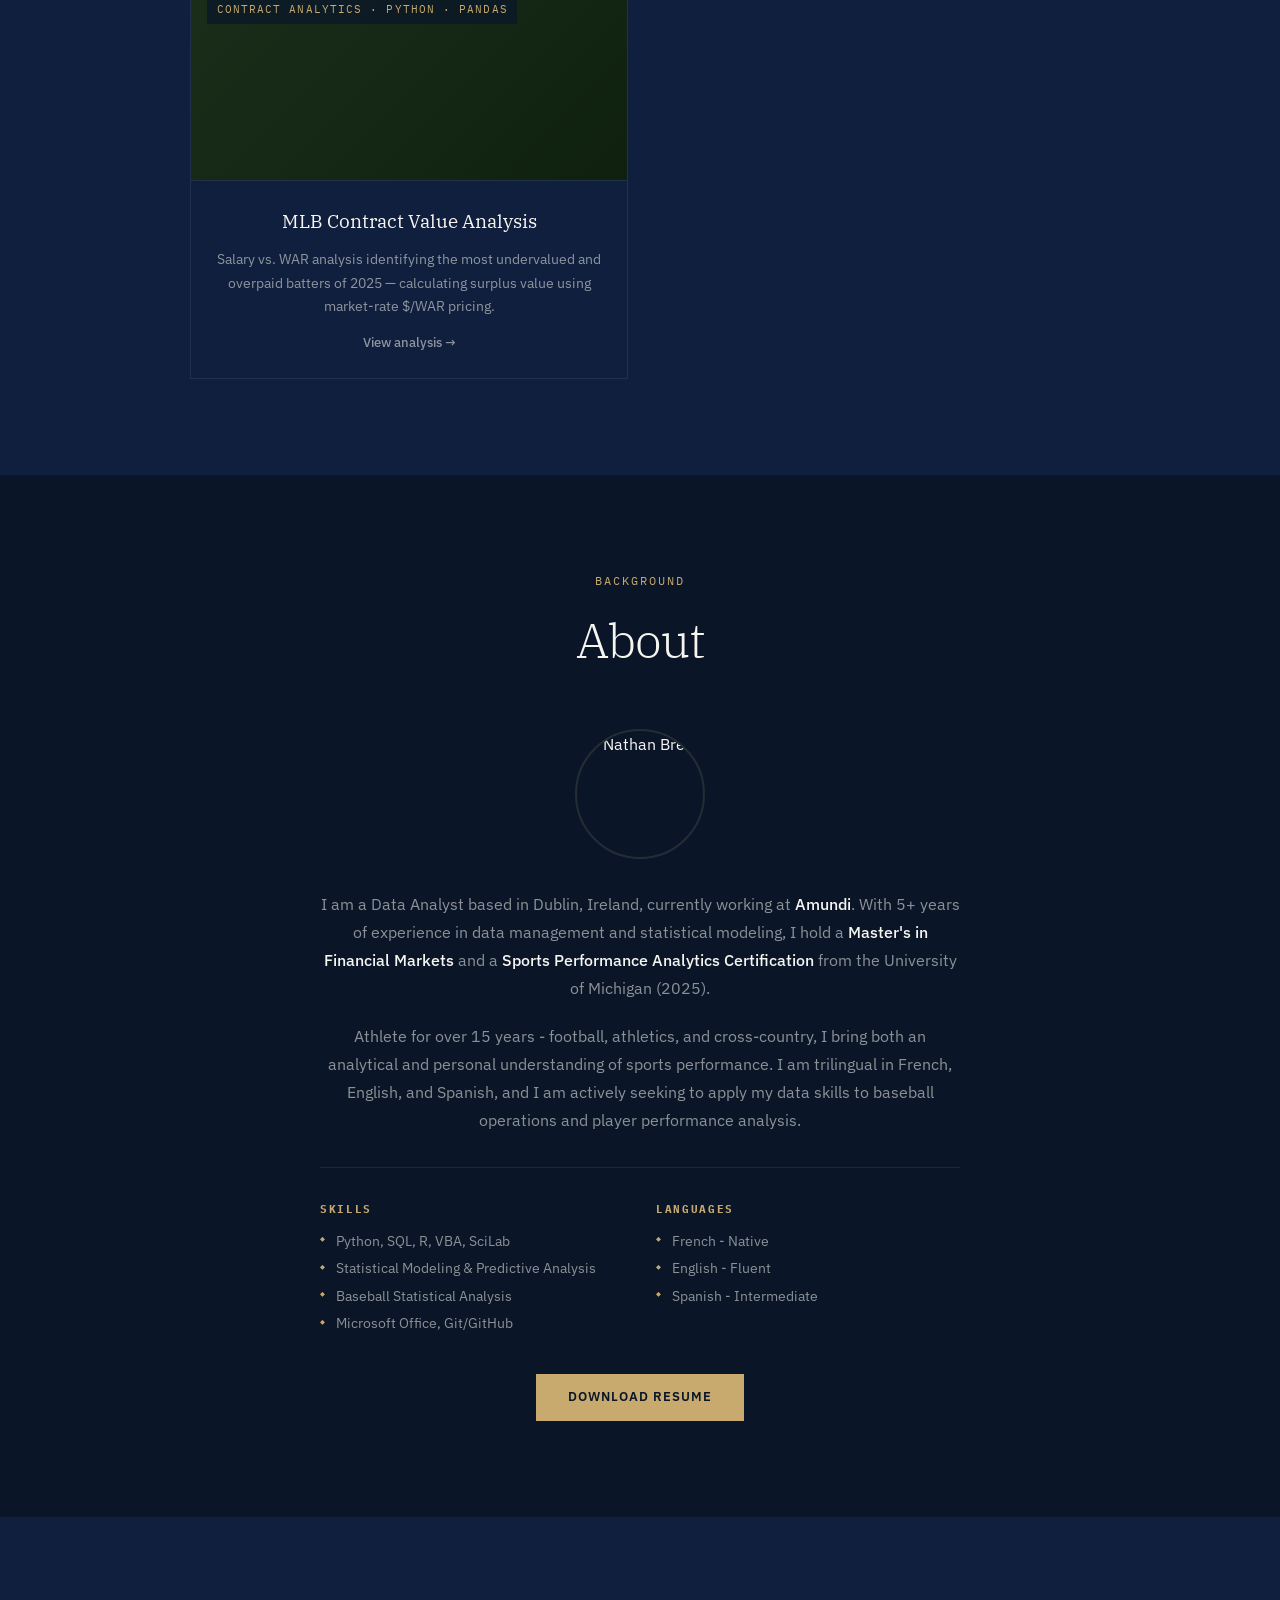
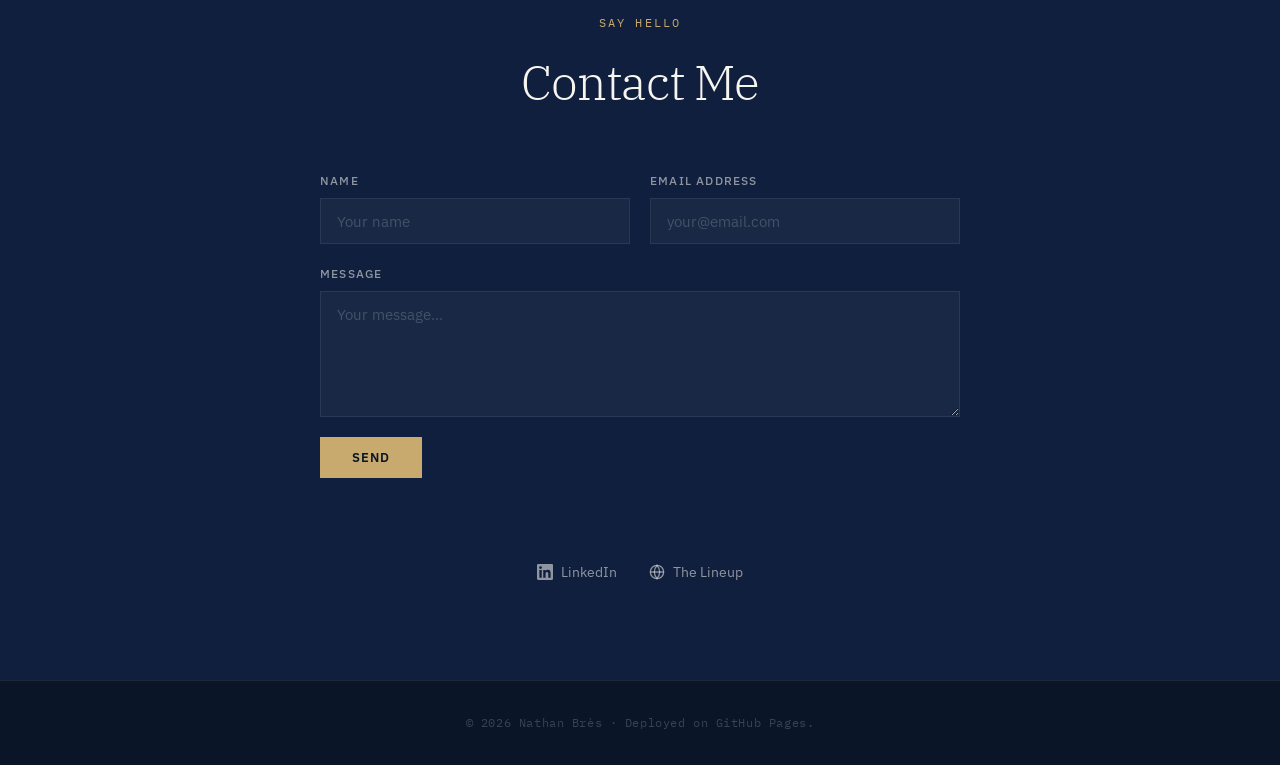
==== commit f761d76a: "Add contract value analysis" ====
--- a/index.html
+++ b/index.html
@@ -58,8 +58,7 @@
         <h2>Portfolio</h2>
       </div>
 
-      <div class="portfolio-grid portfolio-grid--single">
-
+      <div class="portfolio-grid">
         <div class="port-card" data-modal="modal-lineup">
           <div class="card-thumb card-thumb--lineup">
             <span class="card-tag">Web App · React / Vite / Supabase</span>
@@ -70,7 +69,26 @@
             <span class="card-cta">View project →</span>
           </div>
         </div>
-
+        <div class="port-card" data-url="ops-model.html">
+          <div class="card-thumb card-thumb--ops">
+            <span class="card-tag">Predictive Modeling · Python · scikit-learn</span>
+          </div>
+          <div class="card-body">
+            <h3>MLB OPS Prediction Model</h3>
+            <p>Linear regression model projecting 2026 OPS for MLB batters, trained on 4 seasons of historical data (2022–2025) with interactive projections and player-level analysis.</p>
+            <span class="card-cta">View analysis →</span>
+          </div>
+        </div>
+        <div class="port-card" data-url="contract-value.html">
+          <div class="card-thumb card-thumb--contract">
+            <span class="card-tag">Contract Analytics · Python · Pandas</span>
+          </div>
+          <div class="card-body">
+            <h3>MLB Contract Value Analysis</h3>
+            <p>Salary vs. WAR analysis identifying the most undervalued and overpaid batters of 2025 — calculating surplus value using market-rate $/WAR pricing.</p>
+            <span class="card-cta">View analysis →</span>
+          </div>
+        </div>
       </div>
     </div>
   </section>
--- a/css/style.css
+++ b/css/style.css
@@ -216,9 +216,7 @@
 .portfolio-grid {
   display: grid;
   grid-template-columns: repeat(auto-fill, minmax(320px, 1fr));
-  gap: 1.5px;
-  background: var(--border);
-  border: 1px solid var(--border);
+  gap: 1.5rem;
 }
 .portfolio-grid--single {
   grid-template-columns: minmax(320px, 480px);
@@ -230,6 +228,7 @@
   transition: background 0.25s;
   display: flex;
   flex-direction: column;
+  border: 1px solid var(--border);
 }
 .port-card:hover { background: var(--navy-light); }
 .port-card:hover .card-cta { color: var(--gold); }
@@ -240,6 +239,21 @@
   overflow: hidden;
 }
 .card-thumb--lineup {
+  background-image: url('../img/lineup-thumb.png');
+  background-size: contain;
+  background-position: center;
+  background-repeat: no-repeat;
+  background-color: #0a0d14;
+}
+.card-thumb--contract {
+  background: linear-gradient(135deg, #1a2e1a 0%, #0f200f 100%);
+}
+.card-thumb--ops {
+  background-image: url('../img/ops-thumb.svg');
+  background-size: cover;
+  background-position: center;
+  background-color: #0a1628;
+}
   background-image: url('../img/lineup-thumb.png');
   background-size: contain;
   background-position: center;
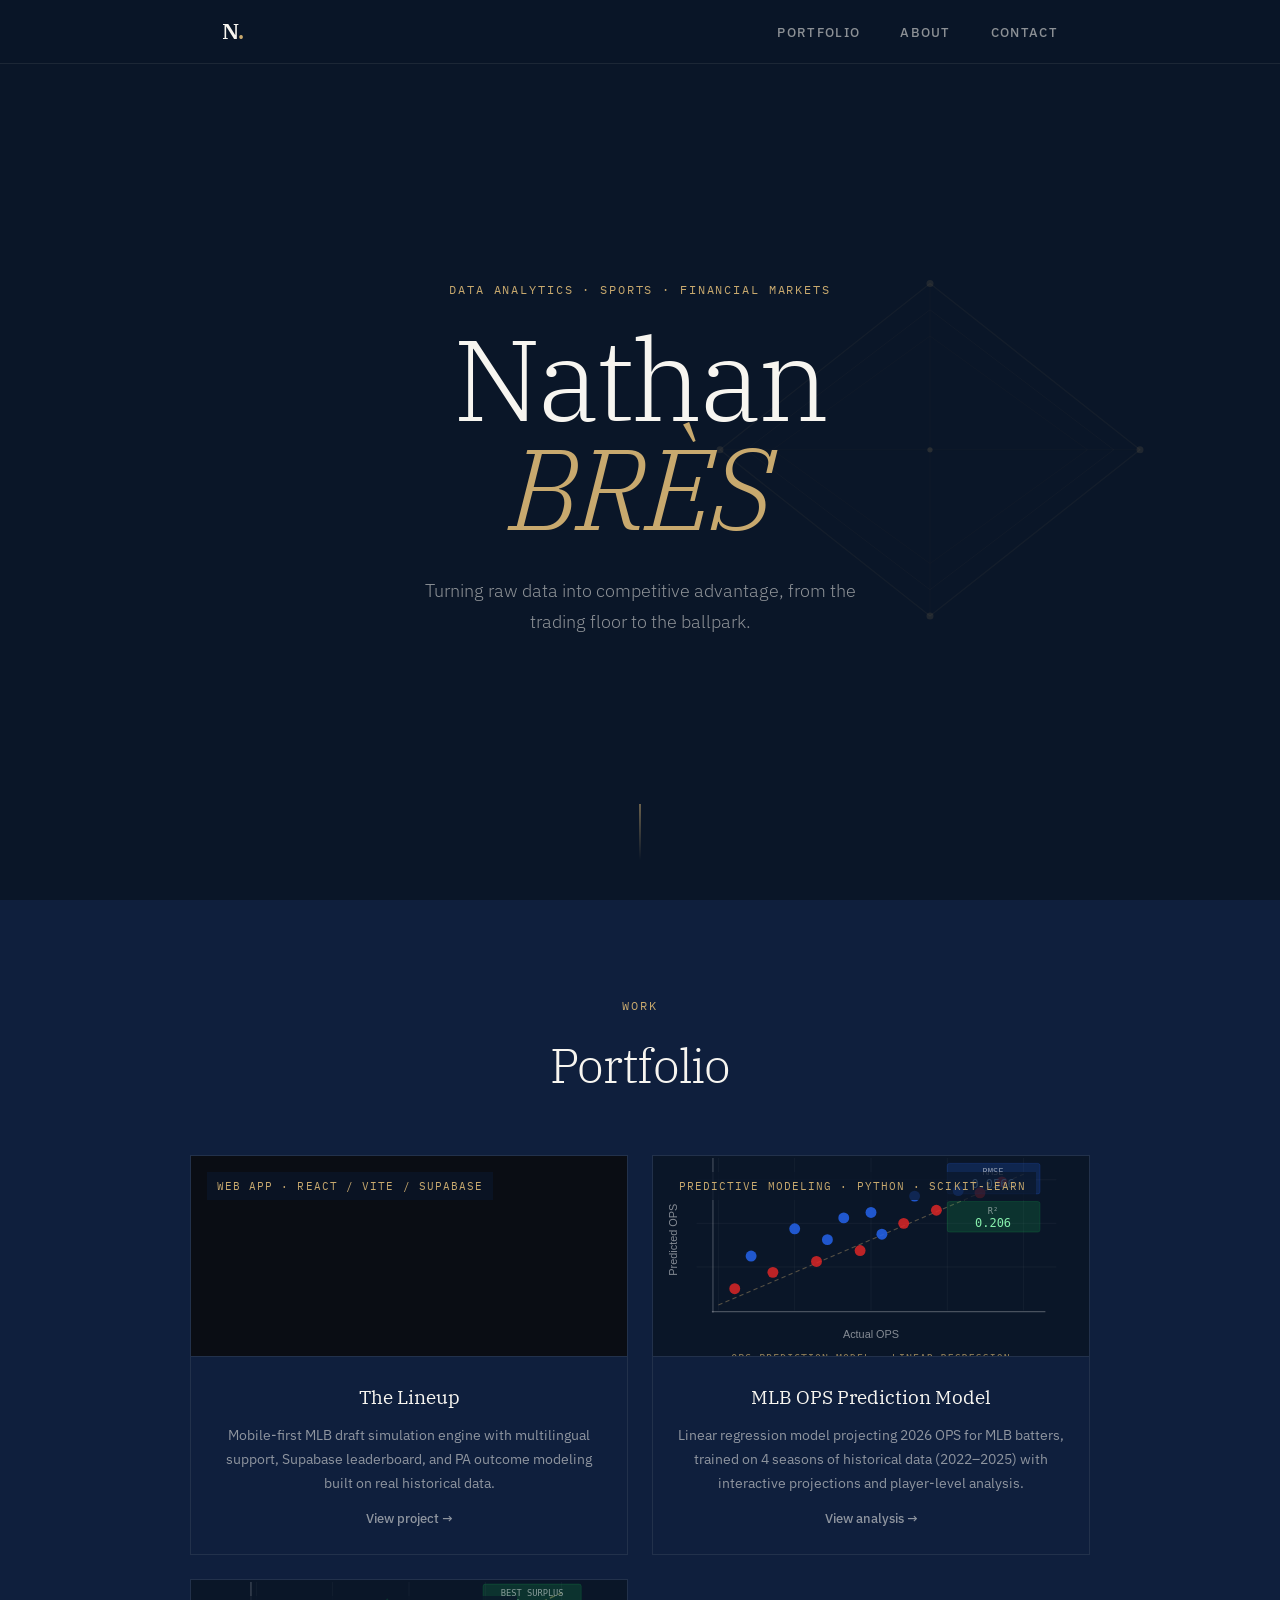
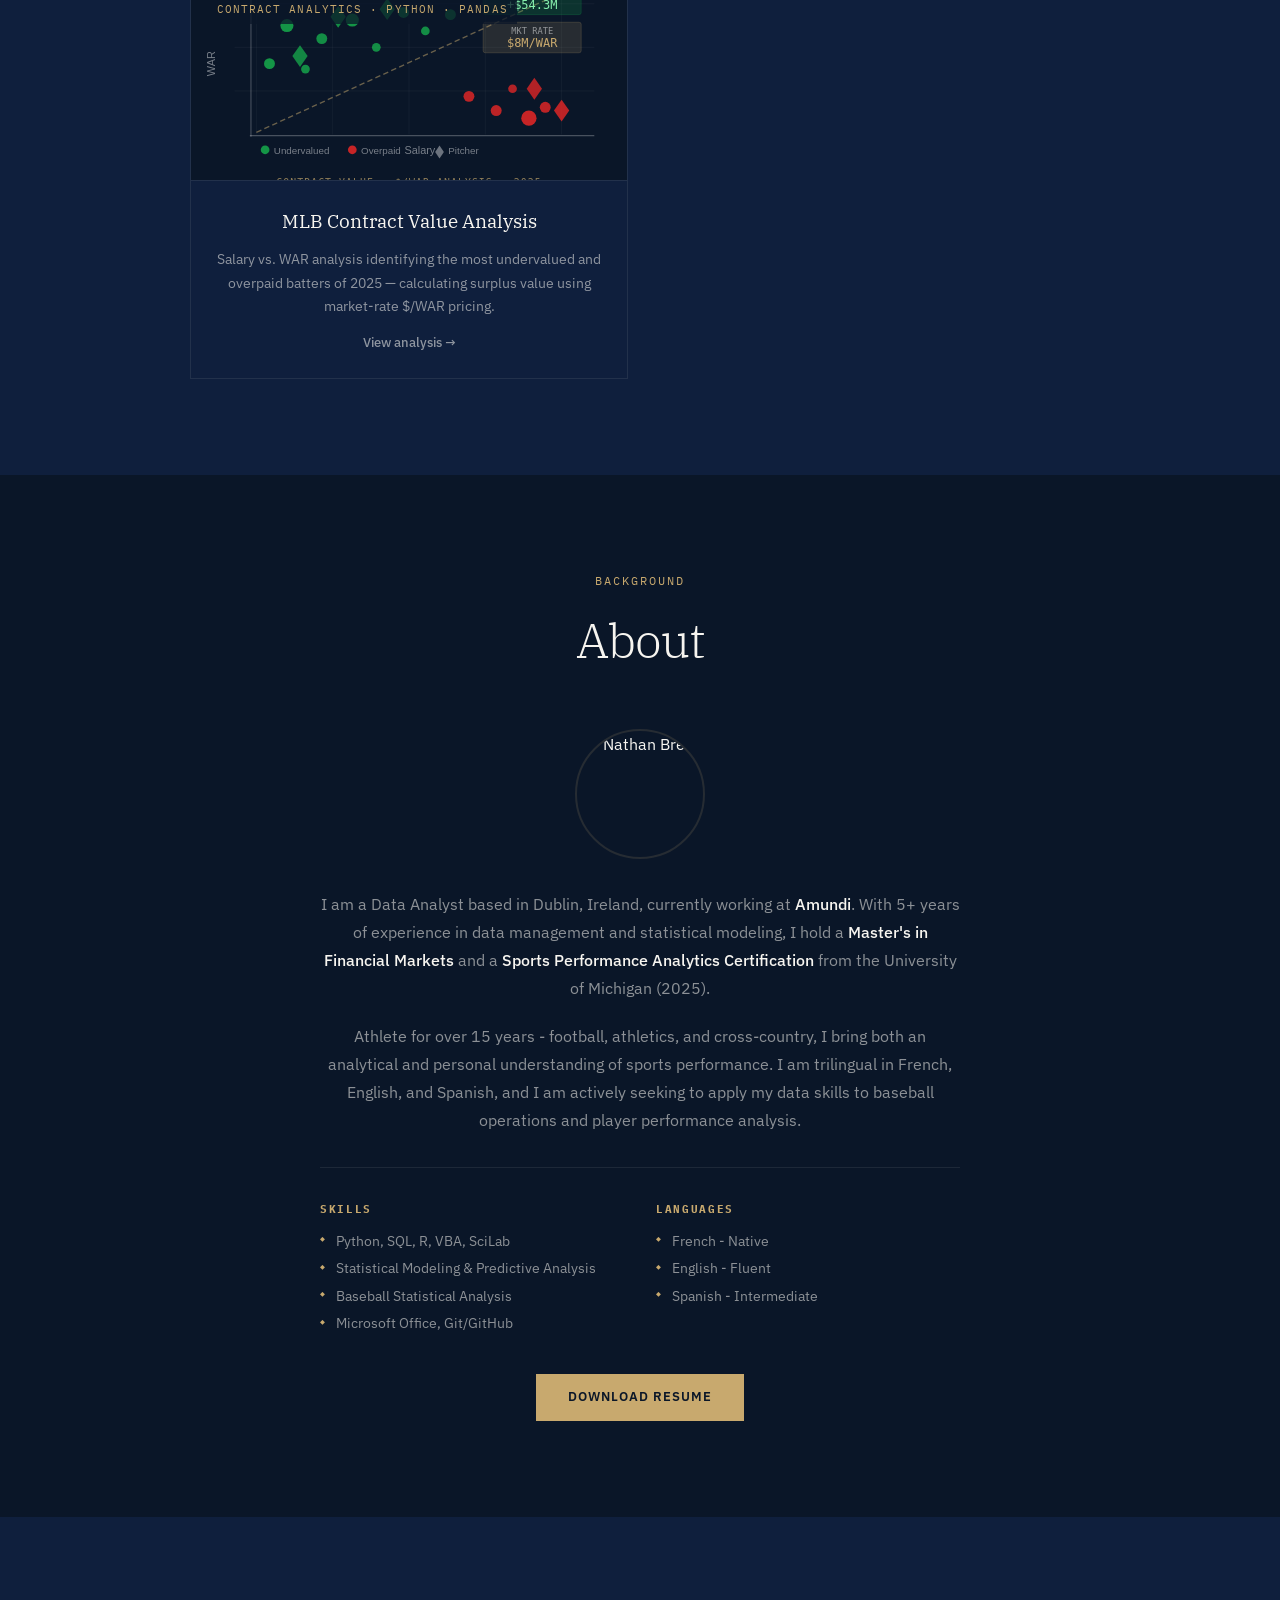
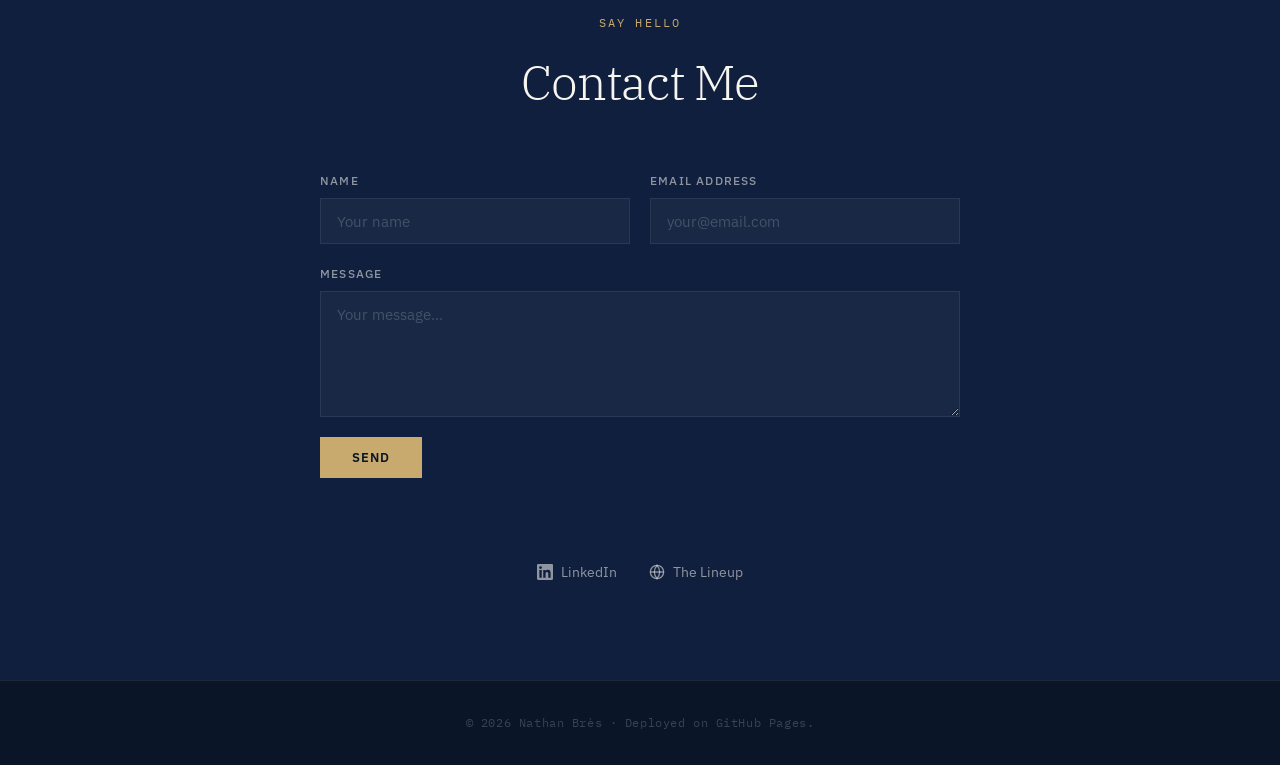
==== commit 4a2f7205: "Add contract value thumbnail" ====
--- a/index.html
+++ b/index.html
@@ -80,7 +80,7 @@
           </div>
         </div>
         <div class="port-card" data-url="contract-value.html">
-          <div class="card-thumb card-thumb--contract">
+          <div class="card-thumb card-thumb--contract" style="background-image:url('img/contract-thumb.svg');background-size:cover;background-position:center;">
             <span class="card-tag">Contract Analytics · Python · Pandas</span>
           </div>
           <div class="card-body">
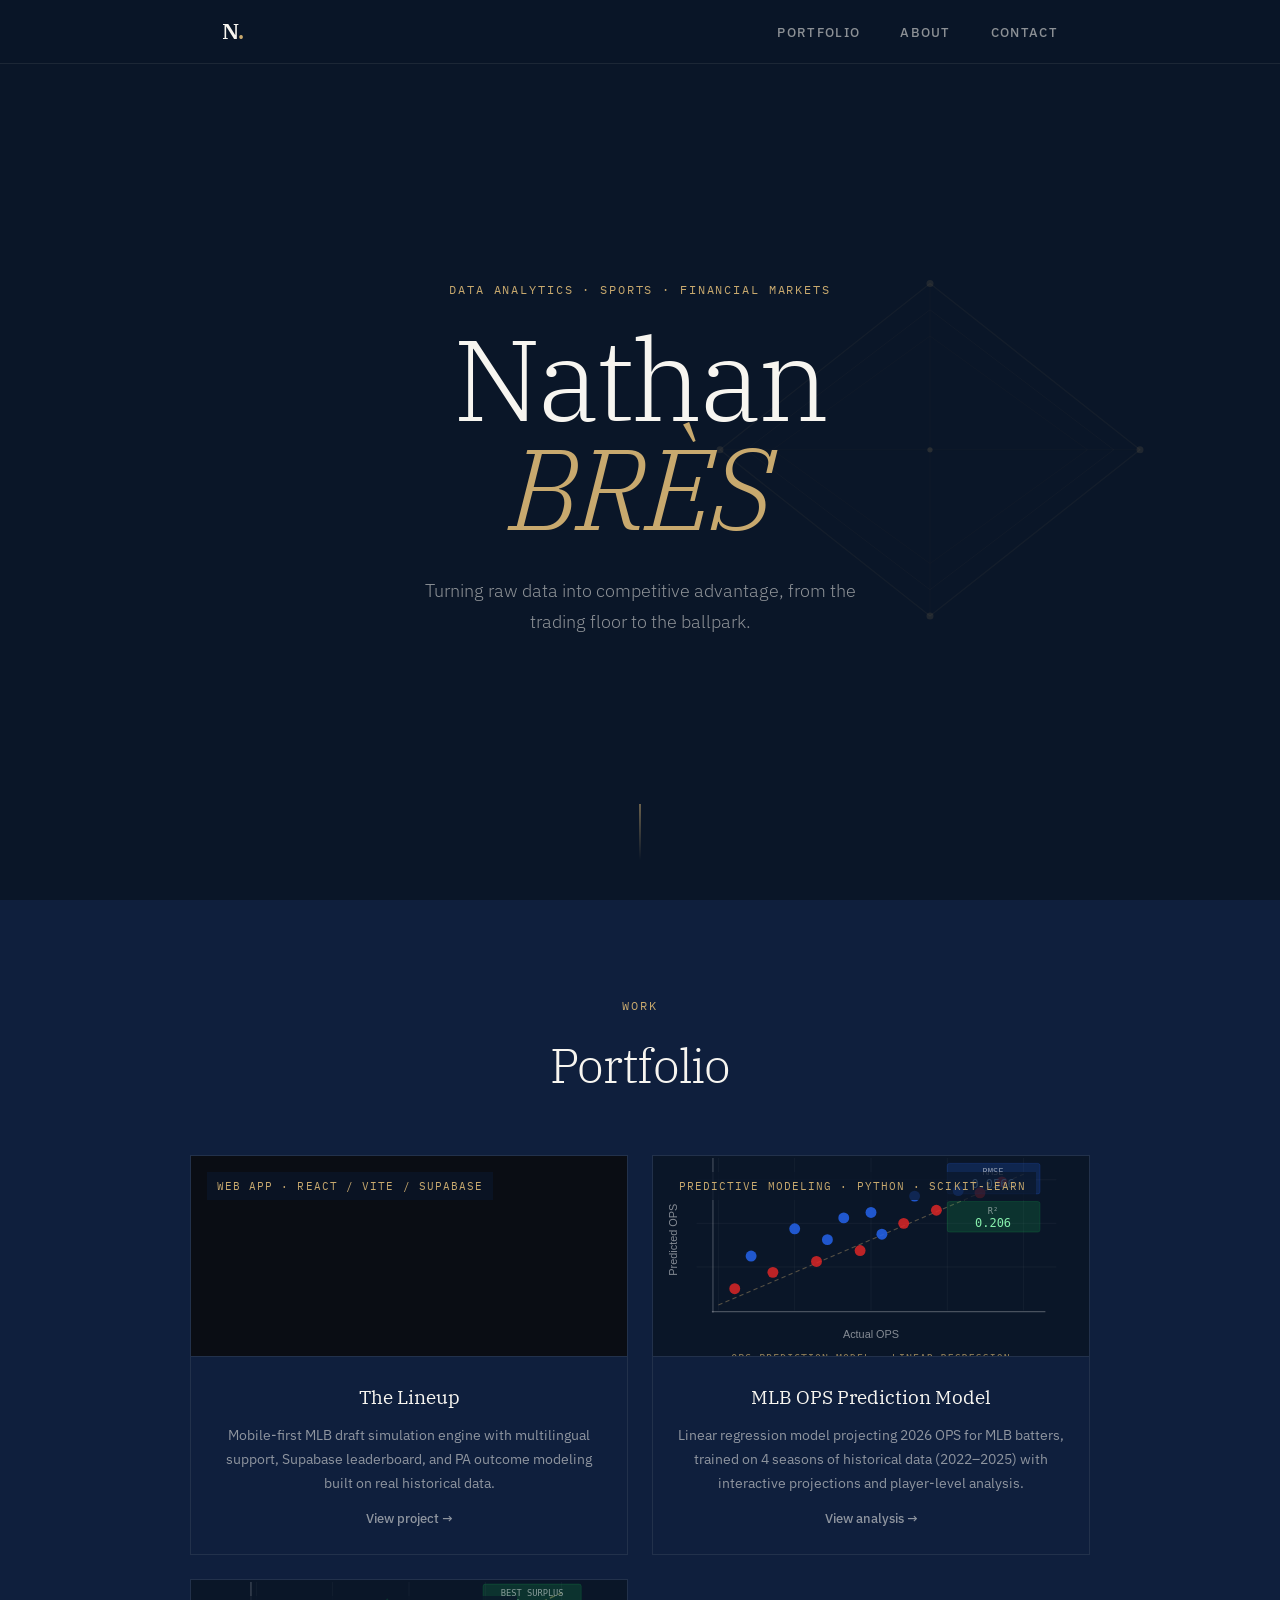
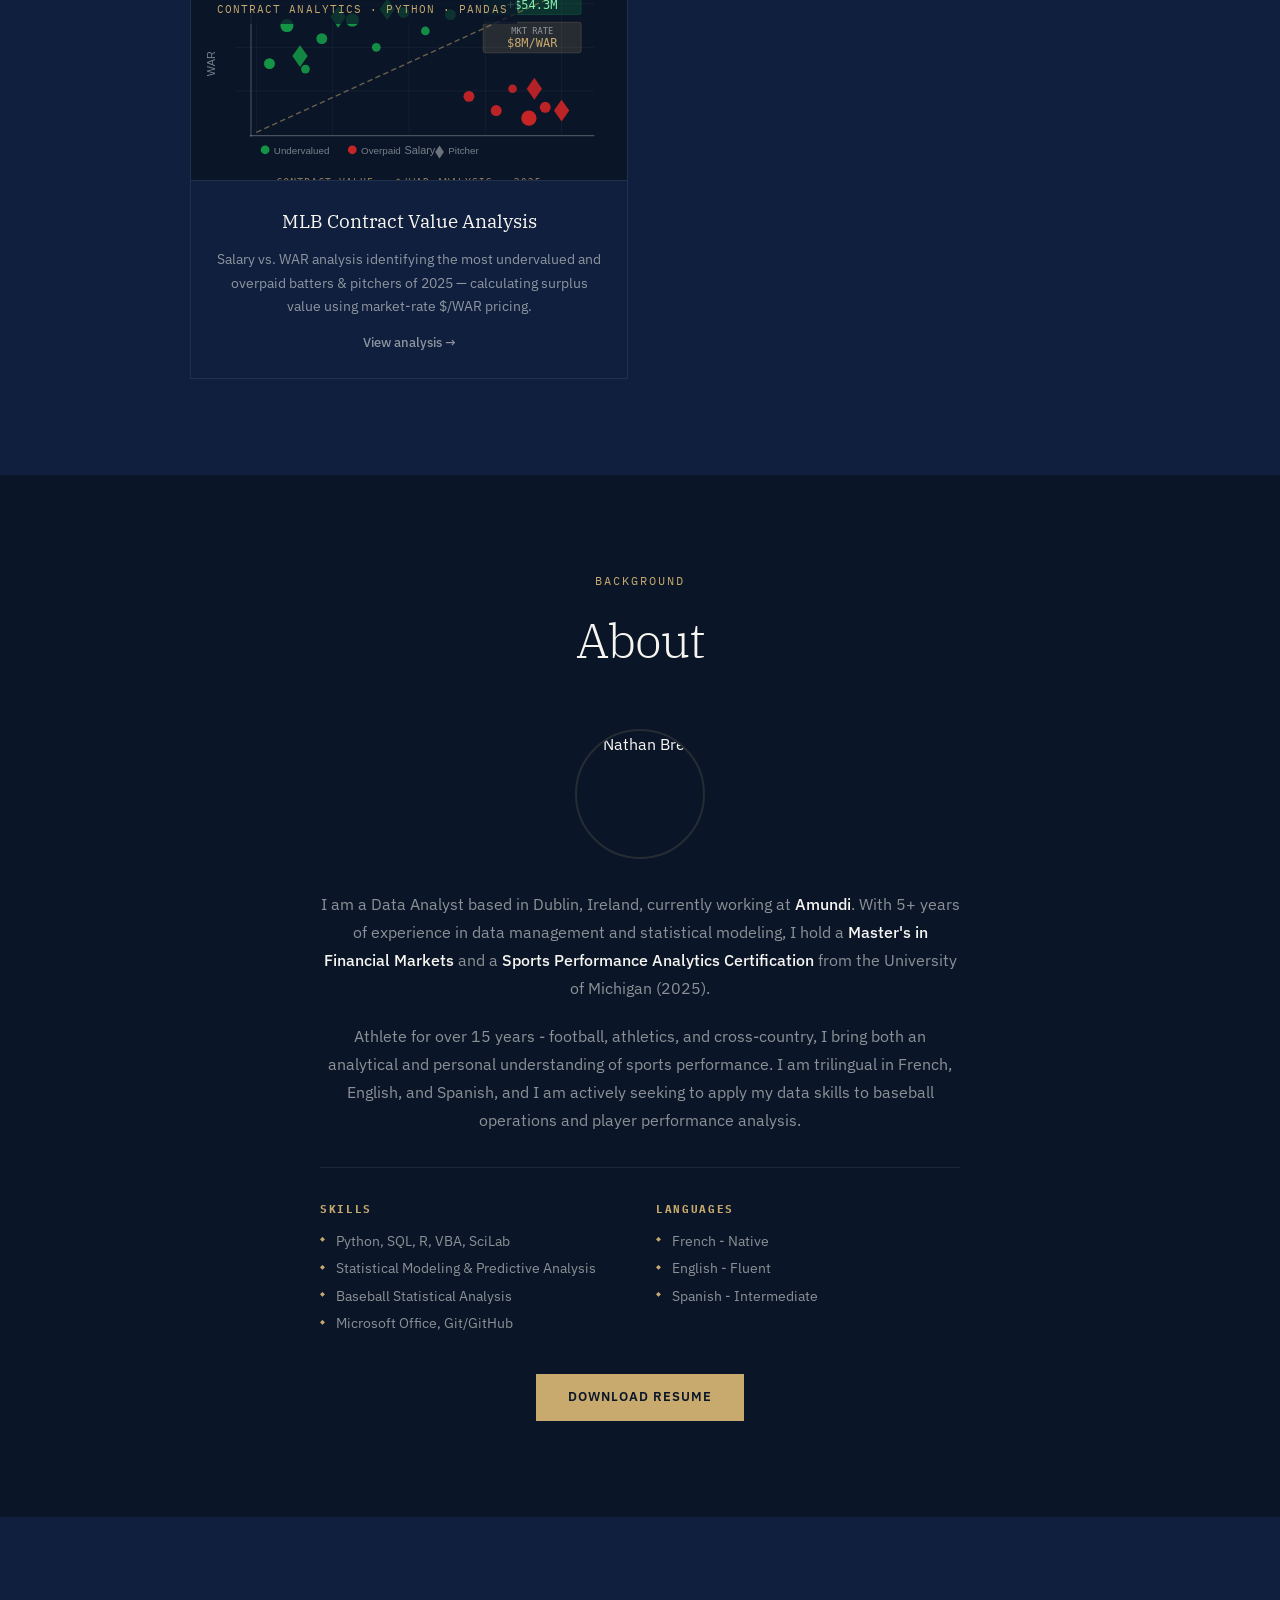
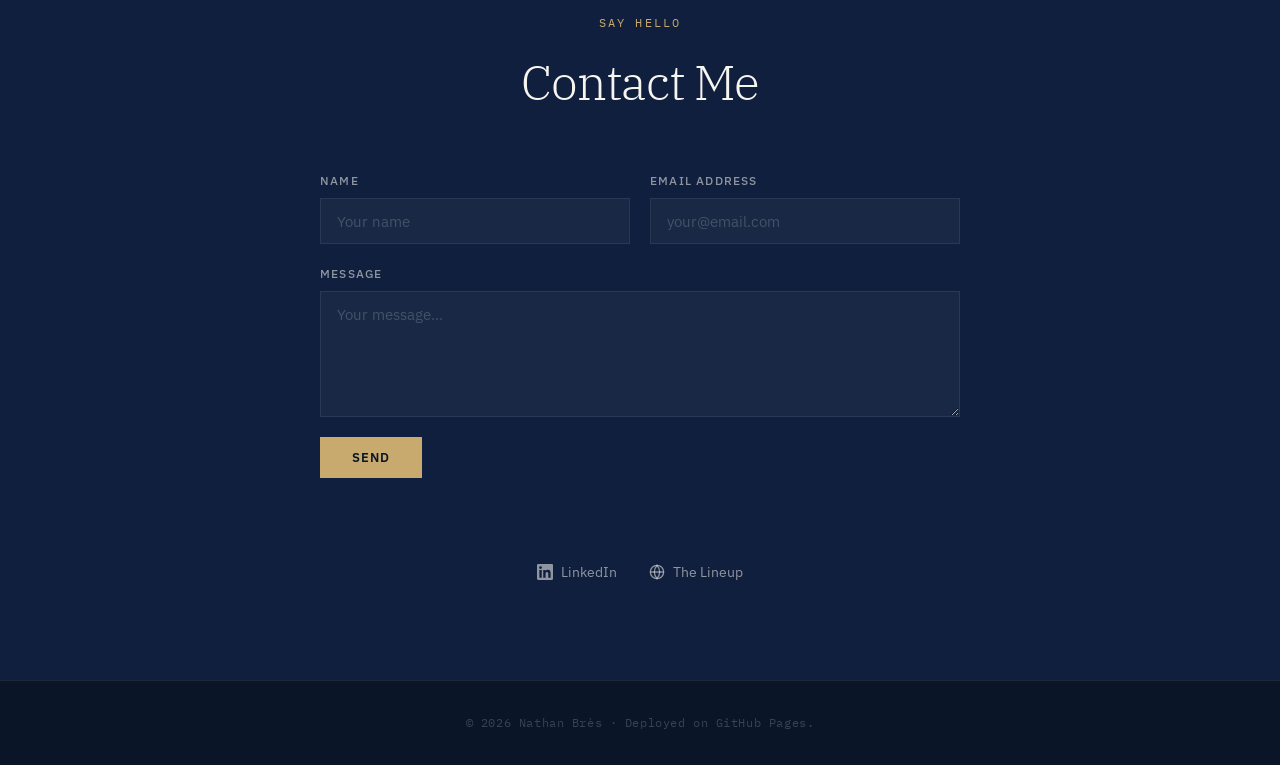
==== commit 5e564392: "Update contract value card description" ====
--- a/index.html
+++ b/index.html
@@ -85,7 +85,7 @@
           </div>
           <div class="card-body">
             <h3>MLB Contract Value Analysis</h3>
-            <p>Salary vs. WAR analysis identifying the most undervalued and overpaid batters of 2025 — calculating surplus value using market-rate $/WAR pricing.</p>
+            <p>Salary vs. WAR analysis identifying the most undervalued and overpaid batters & pitchers of 2025 — calculating surplus value using market-rate $/WAR pricing.</p>
             <span class="card-cta">View analysis →</span>
           </div>
         </div>
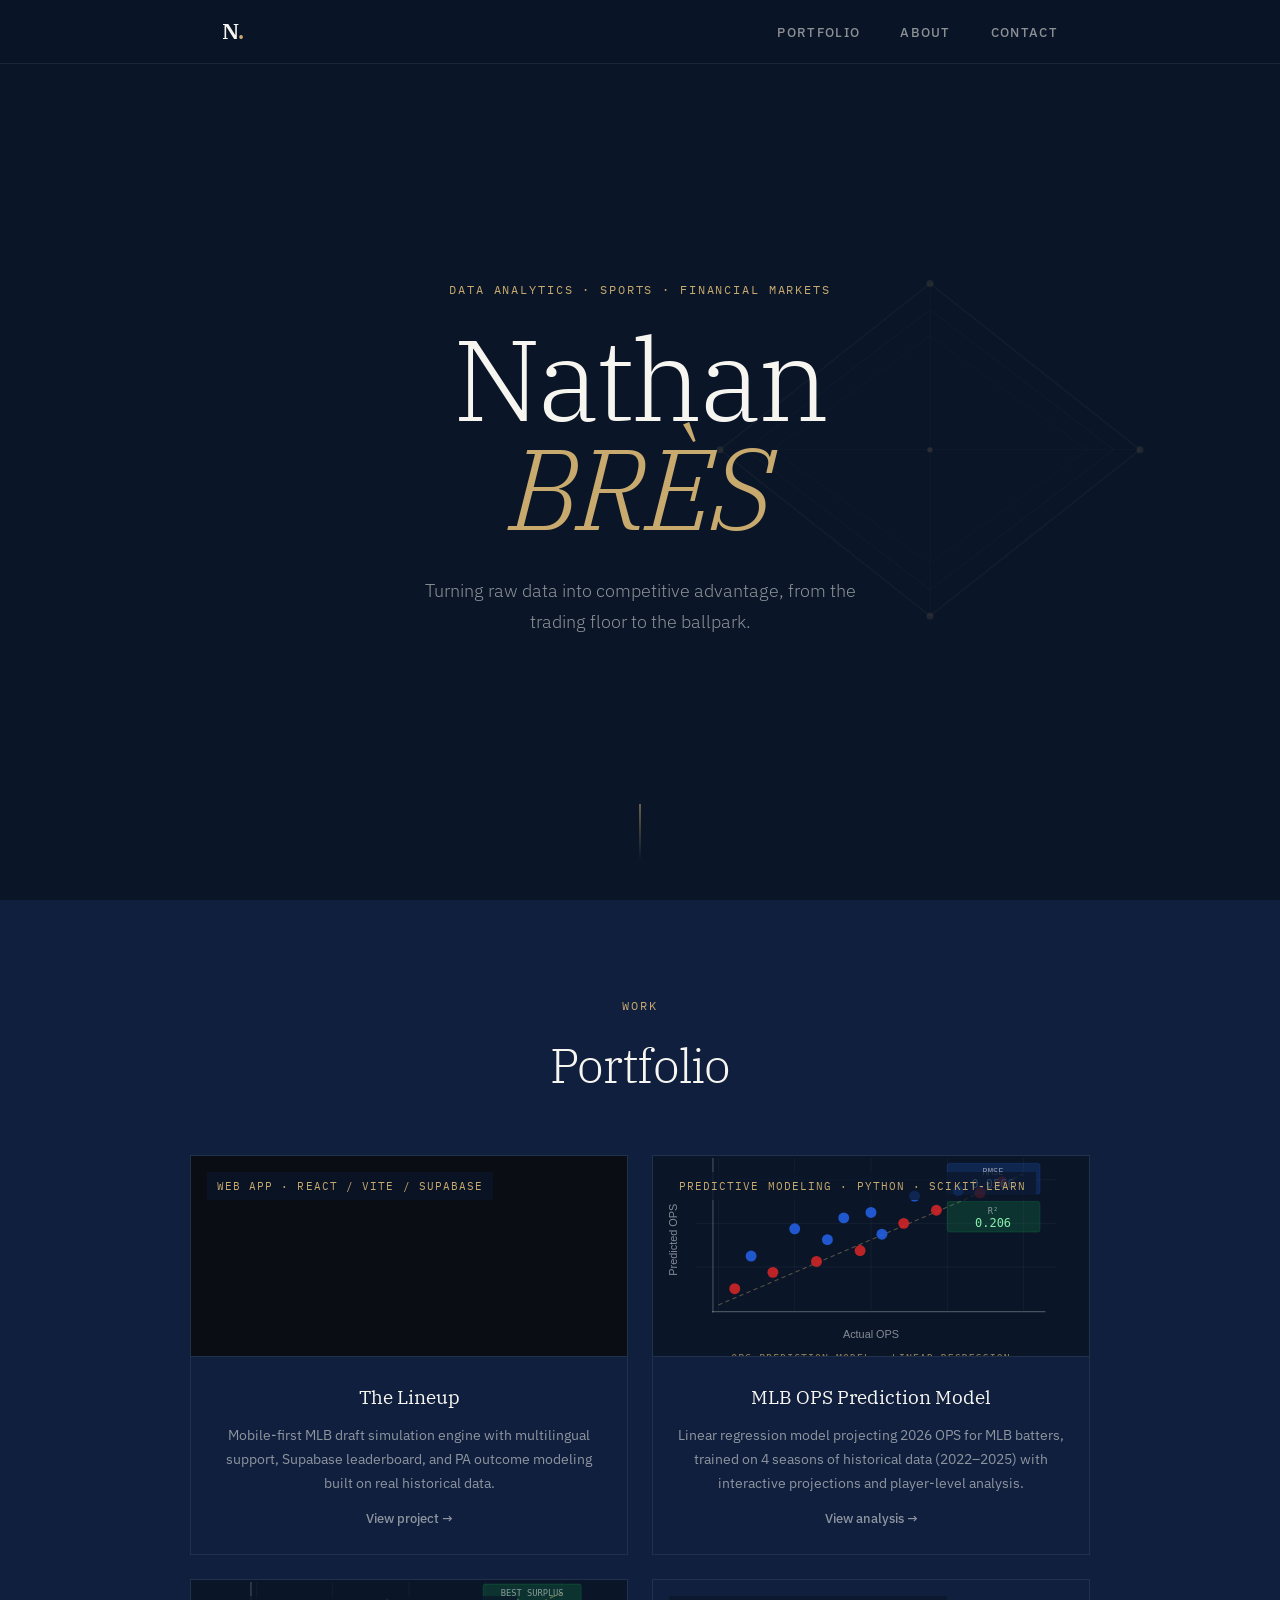
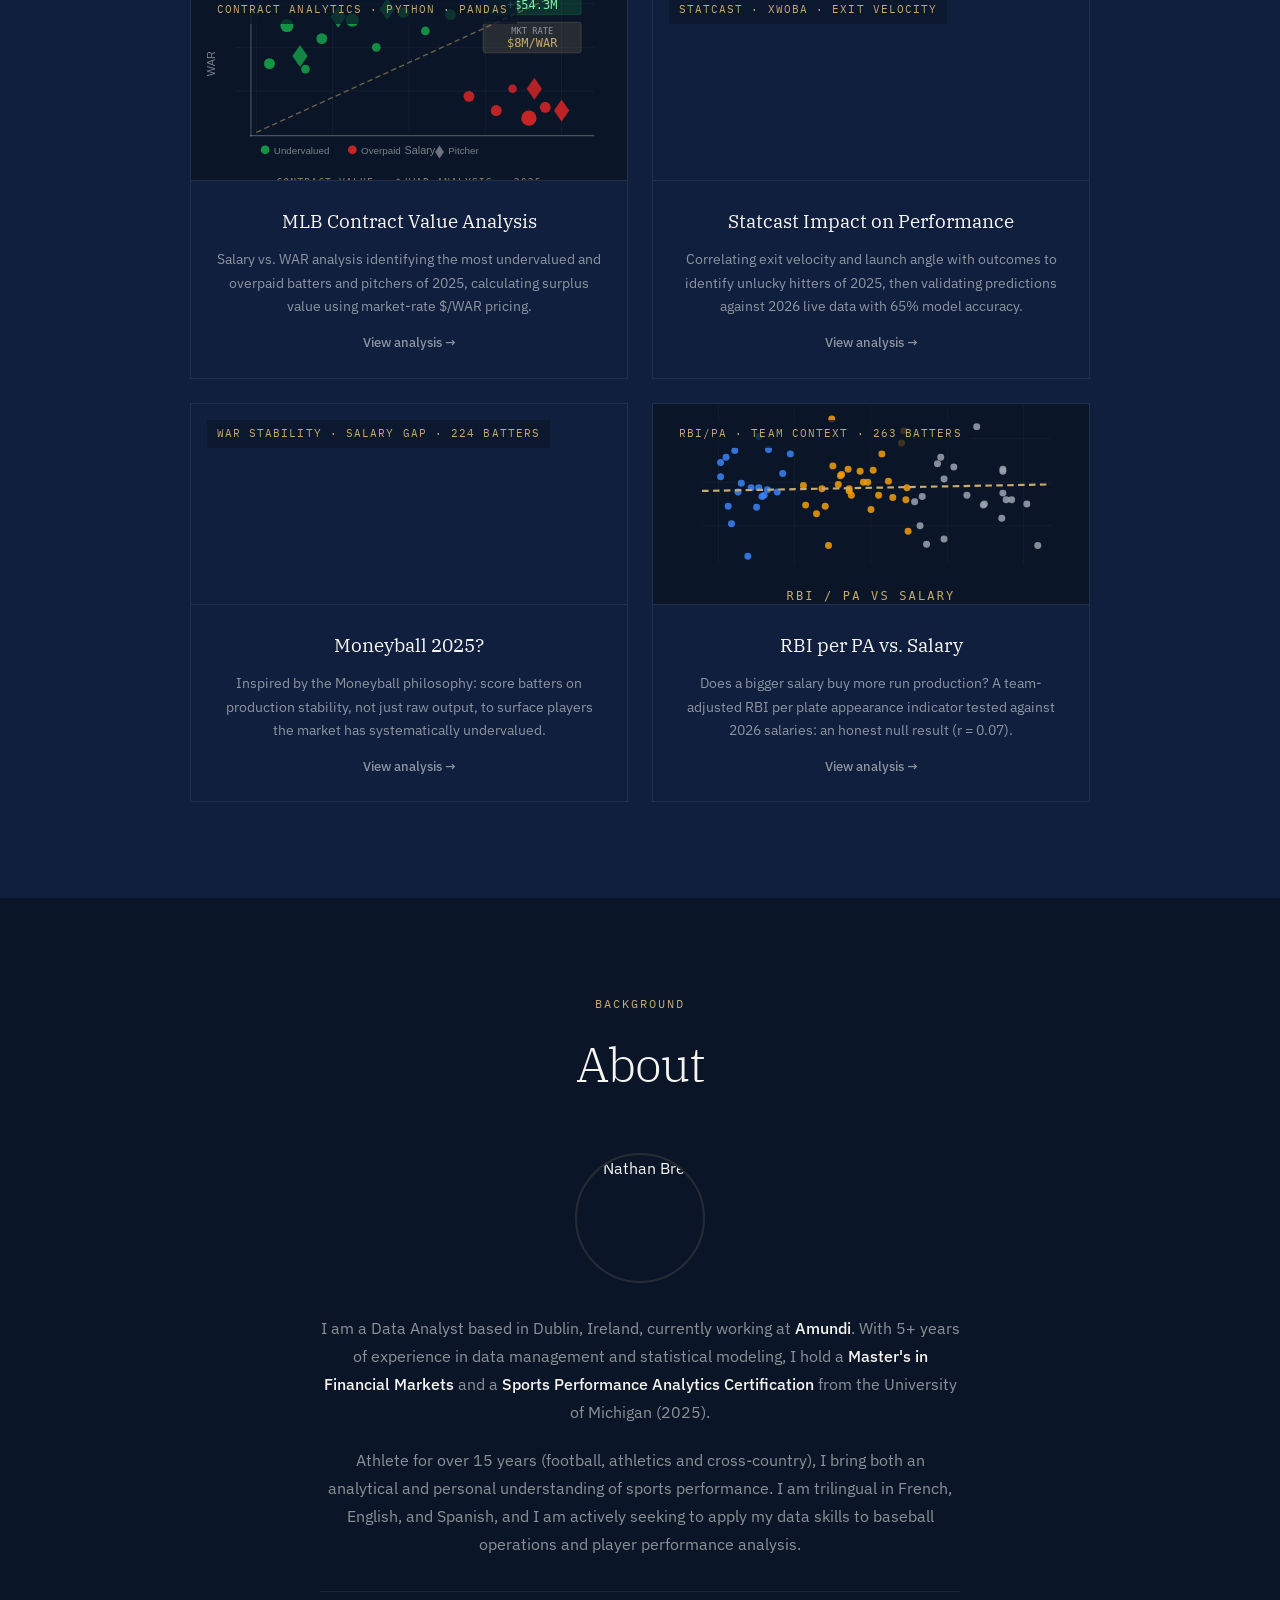
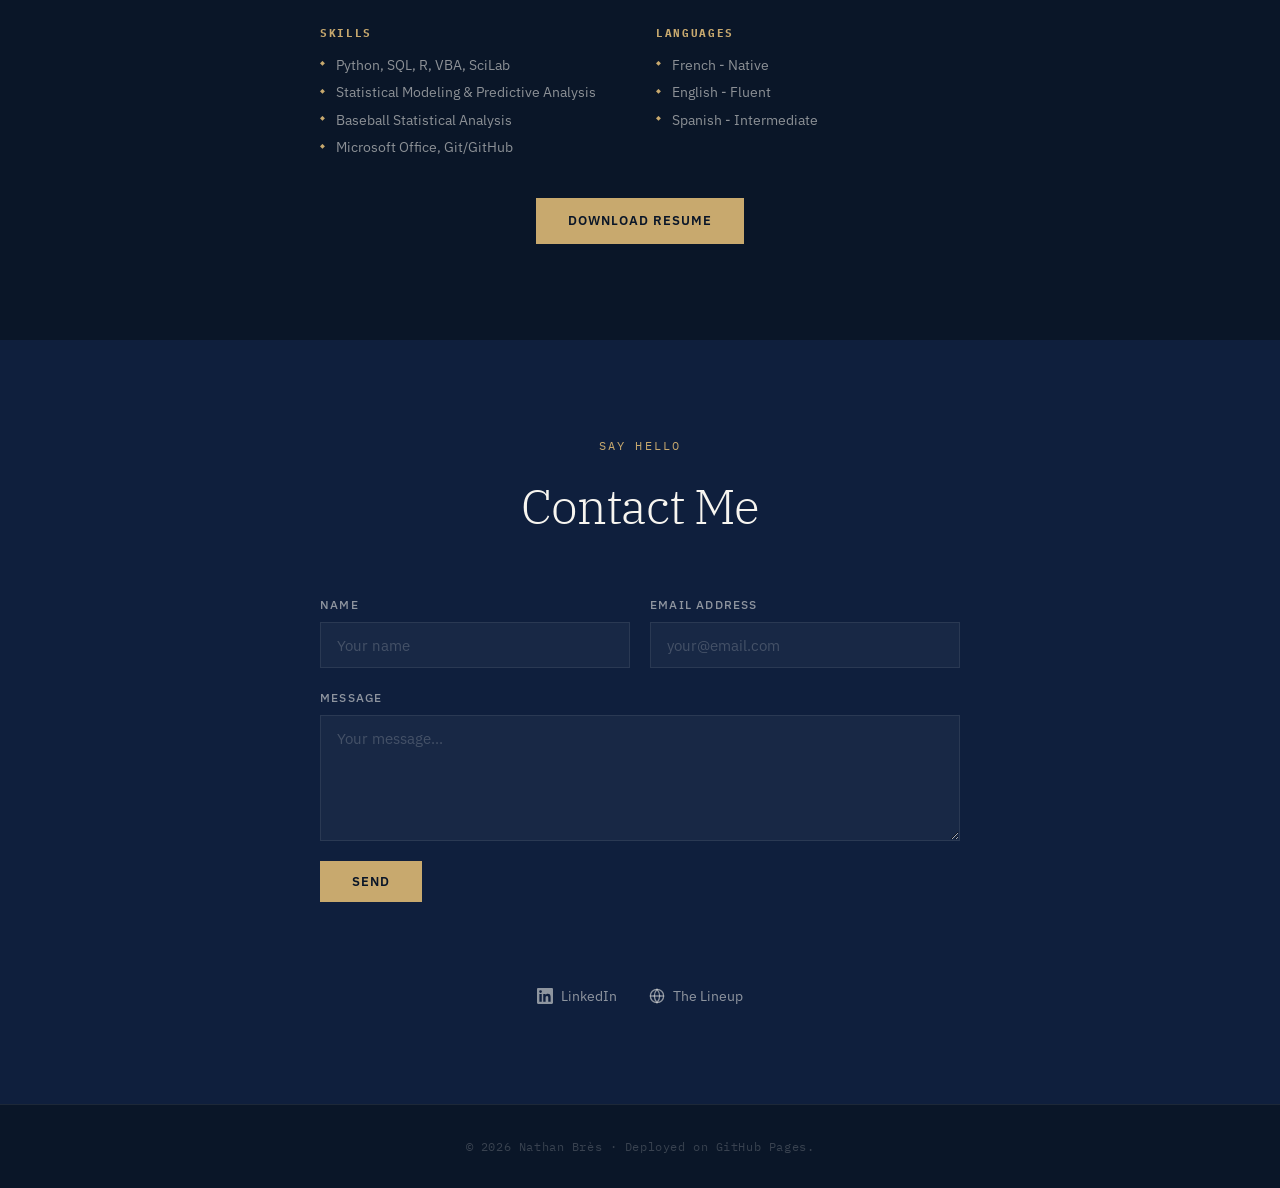
==== commit 1d0cb988: "Add RBI per PA vs Salary analysis" ====
--- a/index.html
+++ b/index.html
@@ -85,7 +85,37 @@
           </div>
           <div class="card-body">
             <h3>MLB Contract Value Analysis</h3>
-            <p>Salary vs. WAR analysis identifying the most undervalued and overpaid batters & pitchers of 2025 — calculating surplus value using market-rate $/WAR pricing.</p>
+            <p>Salary vs. WAR analysis identifying the most undervalued and overpaid batters and pitchers of 2025, calculating surplus value using market-rate $/WAR pricing.</p>
+            <span class="card-cta">View analysis →</span>
+          </div>
+        </div>
+        <div class="port-card" data-url="statcast.html">
+          <div class="card-thumb card-thumb--statcast" style="background-image:url('img/statcast-thumb.svg');background-size:cover;background-position:center;">
+            <span class="card-tag">Statcast · xwOBA · Exit Velocity</span>
+          </div>
+          <div class="card-body">
+            <h3>Statcast Impact on Performance</h3>
+            <p>Correlating exit velocity and launch angle with outcomes to identify unlucky hitters of 2025, then validating predictions against 2026 live data with 65% model accuracy.</p>
+            <span class="card-cta">View analysis →</span>
+          </div>
+        </div>
+        <div class="port-card" data-url="hidden-value.html">
+          <div class="card-thumb card-thumb--moneyball">
+            <span class="card-tag">WAR Stability · Salary Gap · 224 Batters</span>
+          </div>
+          <div class="card-body">
+            <h3>Moneyball 2025?</h3>
+            <p>Inspired by the Moneyball philosophy: score batters on production stability, not just raw output, to surface players the market has systematically undervalued.</p>
+            <span class="card-cta">View analysis →</span>
+          </div>
+        </div>
+        <div class="port-card" data-url="rbi-value.html">
+          <div class="card-thumb card-thumb--contract" style="background-image:url('img/rbi-thumb.svg');background-size:cover;background-position:center;">
+            <span class="card-tag">RBI/PA · Team Context · 263 Batters</span>
+          </div>
+          <div class="card-body">
+            <h3>RBI per PA vs. Salary</h3>
+            <p>Does a bigger salary buy more run production? A team-adjusted RBI per plate appearance indicator tested against 2026 salaries: an honest null result (r = 0.07).</p>
             <span class="card-cta">View analysis →</span>
           </div>
         </div>
@@ -107,7 +137,7 @@
         </div>
         <div class="about-text">
           <p>I am a Data Analyst based in Dublin, Ireland, currently working at <strong>Amundi</strong>. With 5+ years of experience in data management and statistical modeling, I hold a <strong>Master's in Financial Markets</strong> and a <strong>Sports Performance Analytics Certification</strong> from the University of Michigan (2025).</p>
-          <p>Athlete for over 15 years - football, athletics, and cross-country, I bring both an analytical and personal understanding of sports performance. I am trilingual in French, English, and Spanish, and I am actively seeking to apply my data skills to baseball operations and player performance analysis.</p>
+          <p>Athlete for over 15 years (football, athletics and cross-country), I bring both an analytical and personal understanding of sports performance. I am trilingual in French, English, and Spanish, and I am actively seeking to apply my data skills to baseball operations and player performance analysis.</p>
 
           <div class="about-details">
             <div class="about-col">
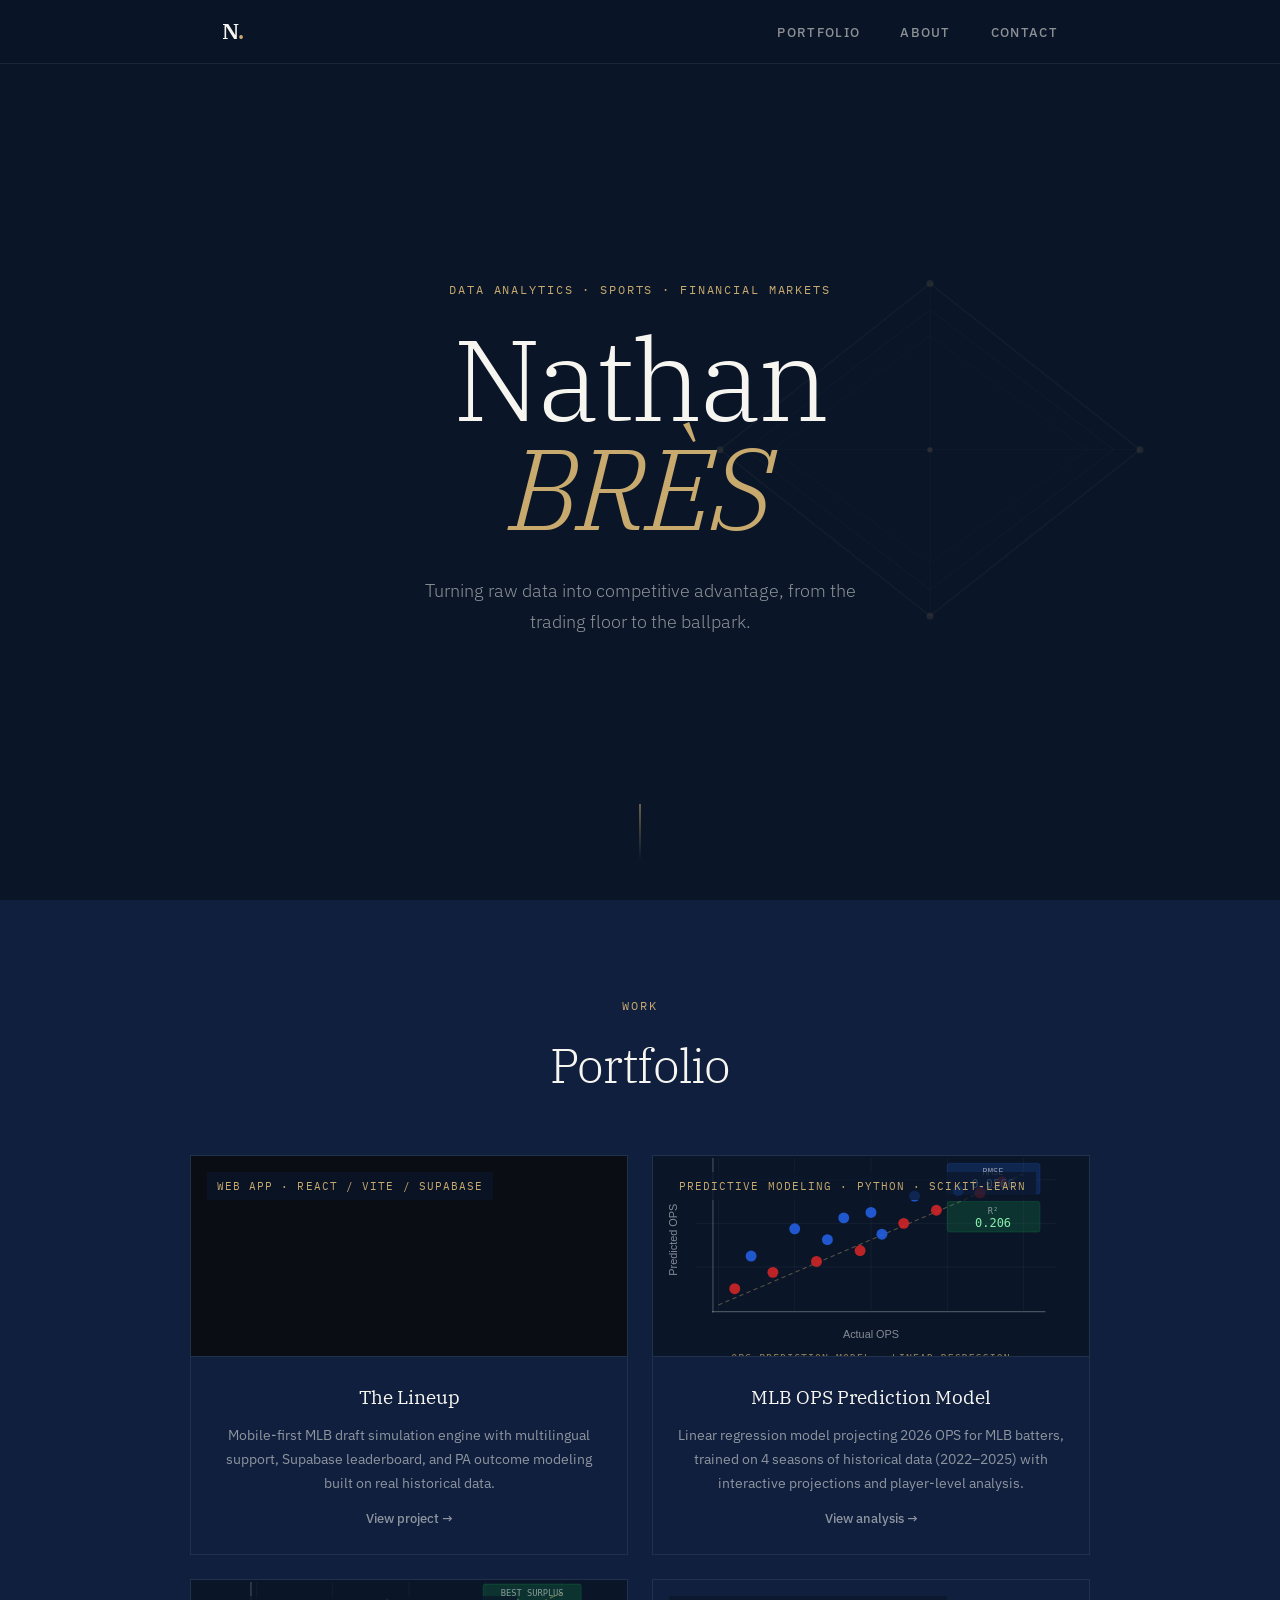
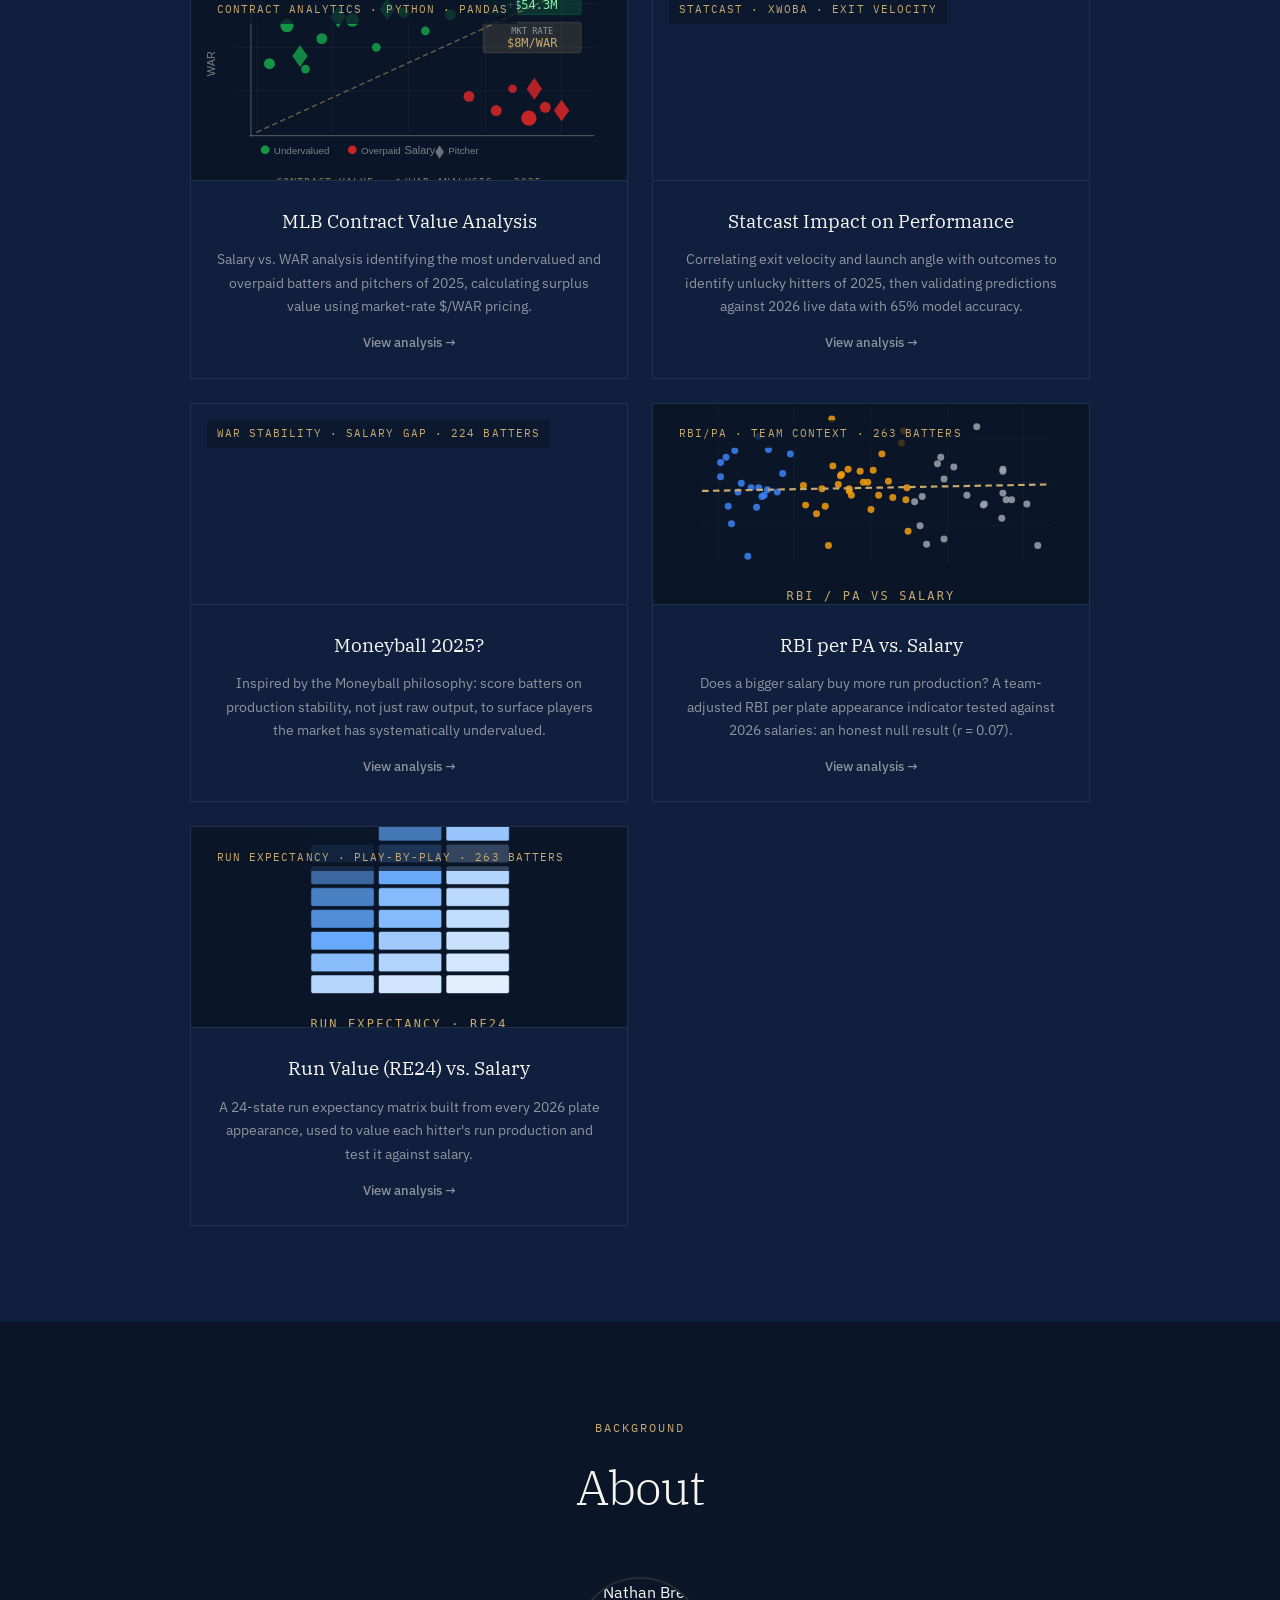
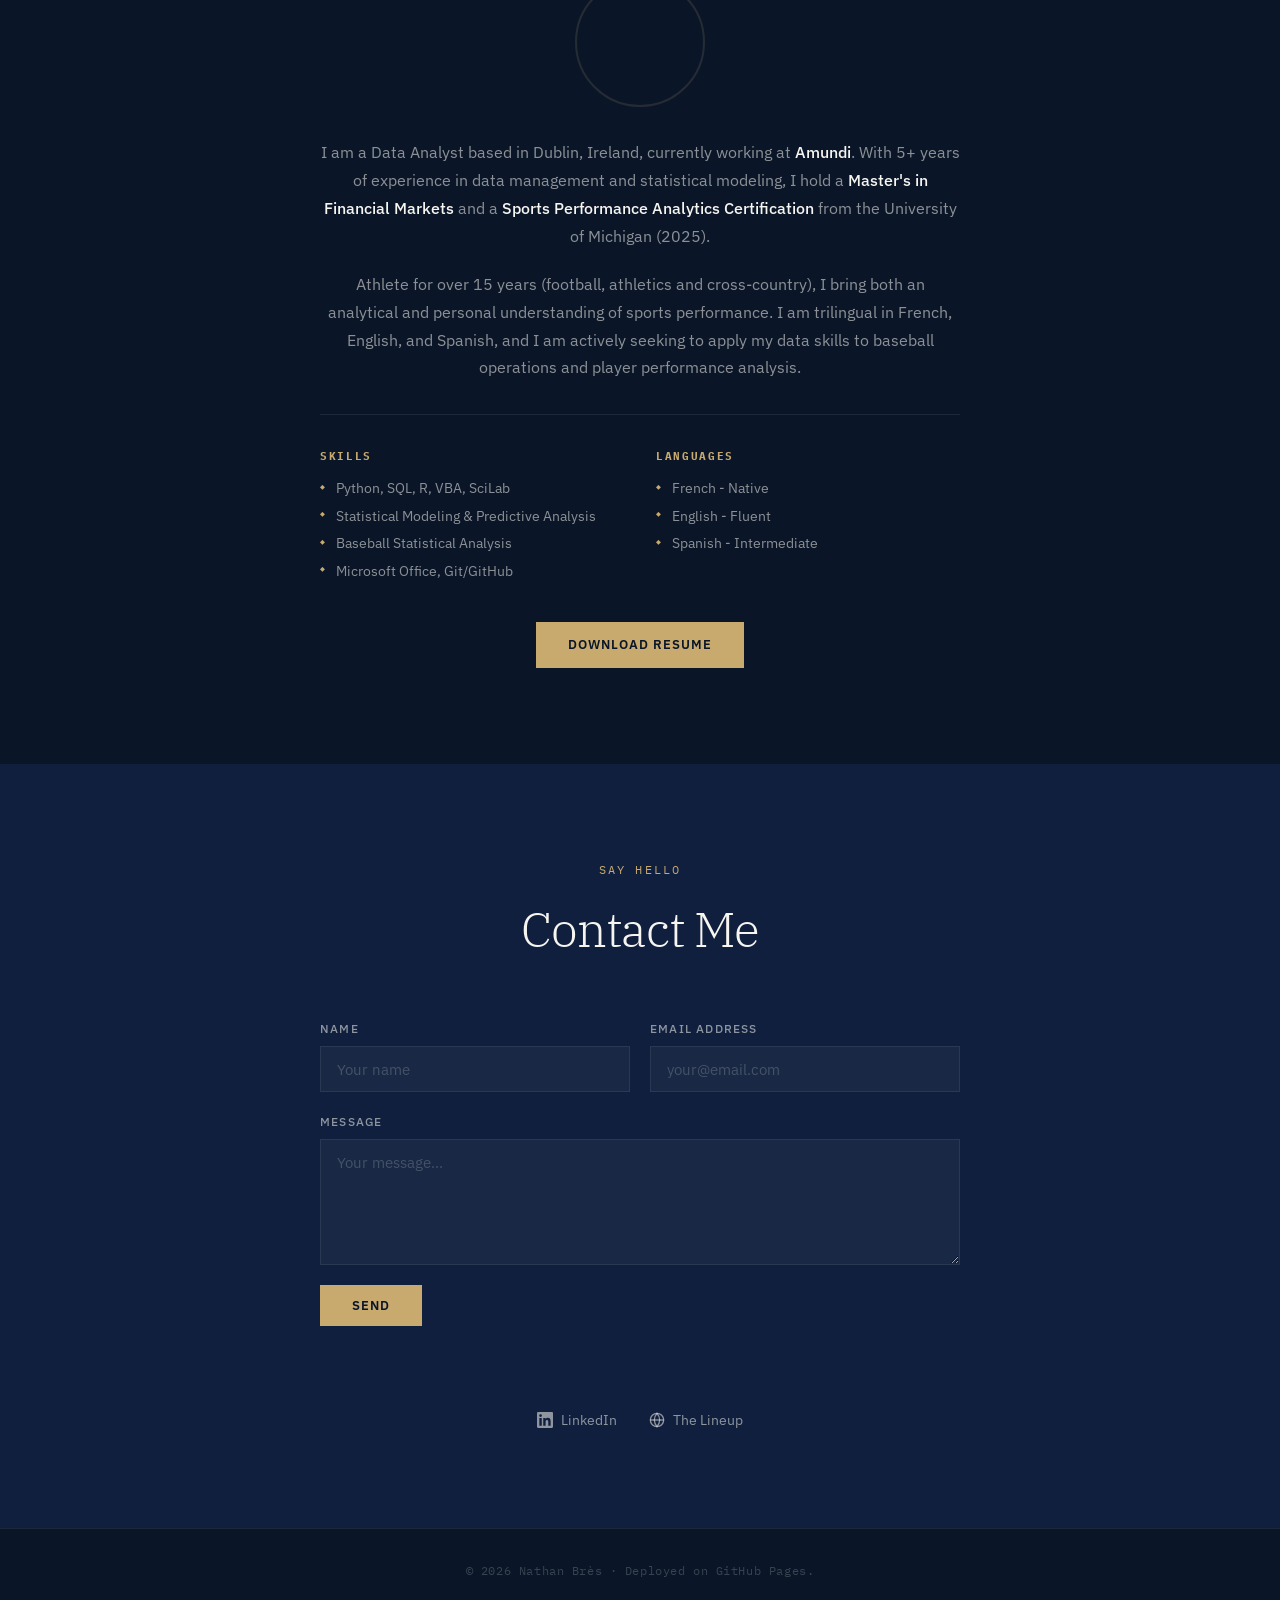
==== commit dd7de6b8: "Add Run Value (RE24) vs Salary analysis" ====
--- a/index.html
+++ b/index.html
@@ -116,6 +116,16 @@
           <div class="card-body">
             <h3>RBI per PA vs. Salary</h3>
             <p>Does a bigger salary buy more run production? A team-adjusted RBI per plate appearance indicator tested against 2026 salaries: an honest null result (r = 0.07).</p>
+            <span class="card-cta">View analysis →</span>
+          </div>
+        </div>
+        <div class="port-card" data-url="re24-value.html">
+          <div class="card-thumb card-thumb--contract" style="background-image:url('img/re24-thumb.svg');background-size:cover;background-position:center;">
+            <span class="card-tag">Run Expectancy · Play-by-Play · 263 Batters</span>
+          </div>
+          <div class="card-body">
+            <h3>Run Value (RE24) vs. Salary</h3>
+            <p>A 24-state run expectancy matrix built from every 2026 plate appearance, used to value each hitter's run production and test it against salary.</p>
             <span class="card-cta">View analysis →</span>
           </div>
         </div>
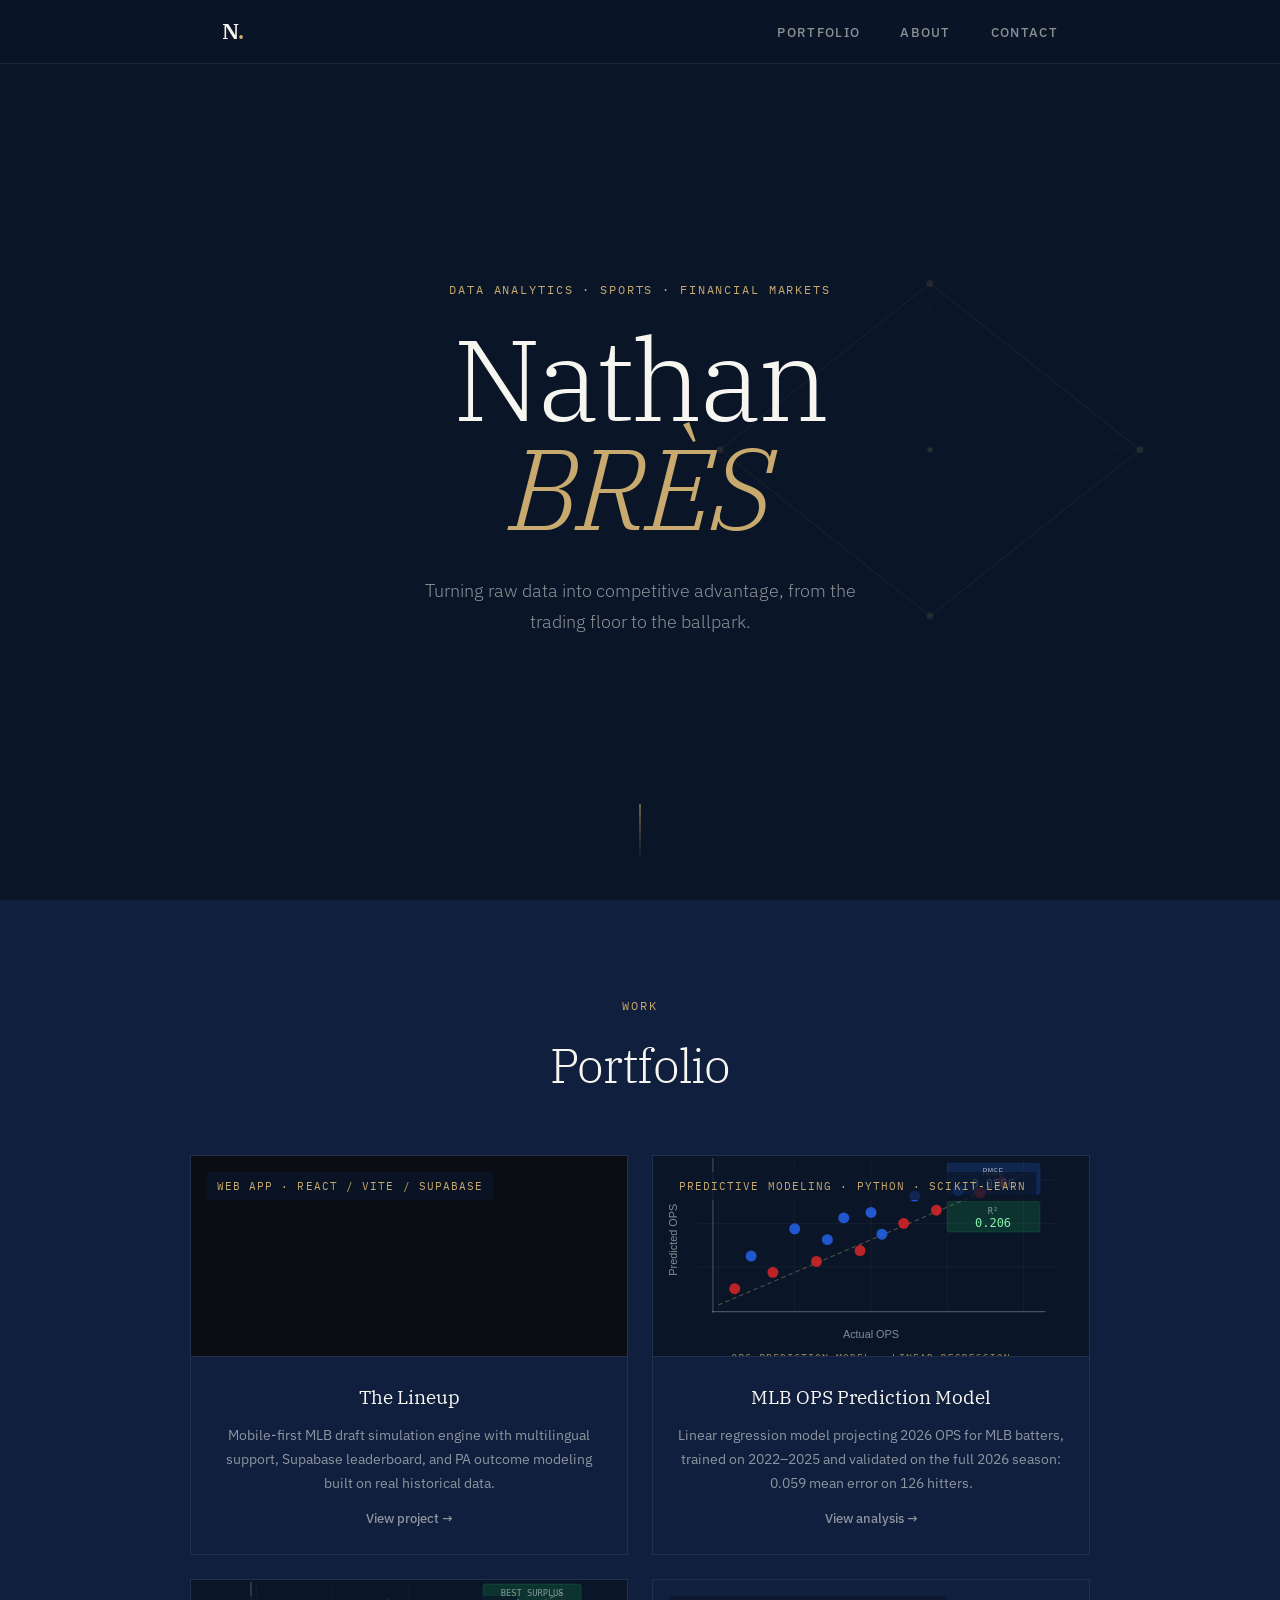
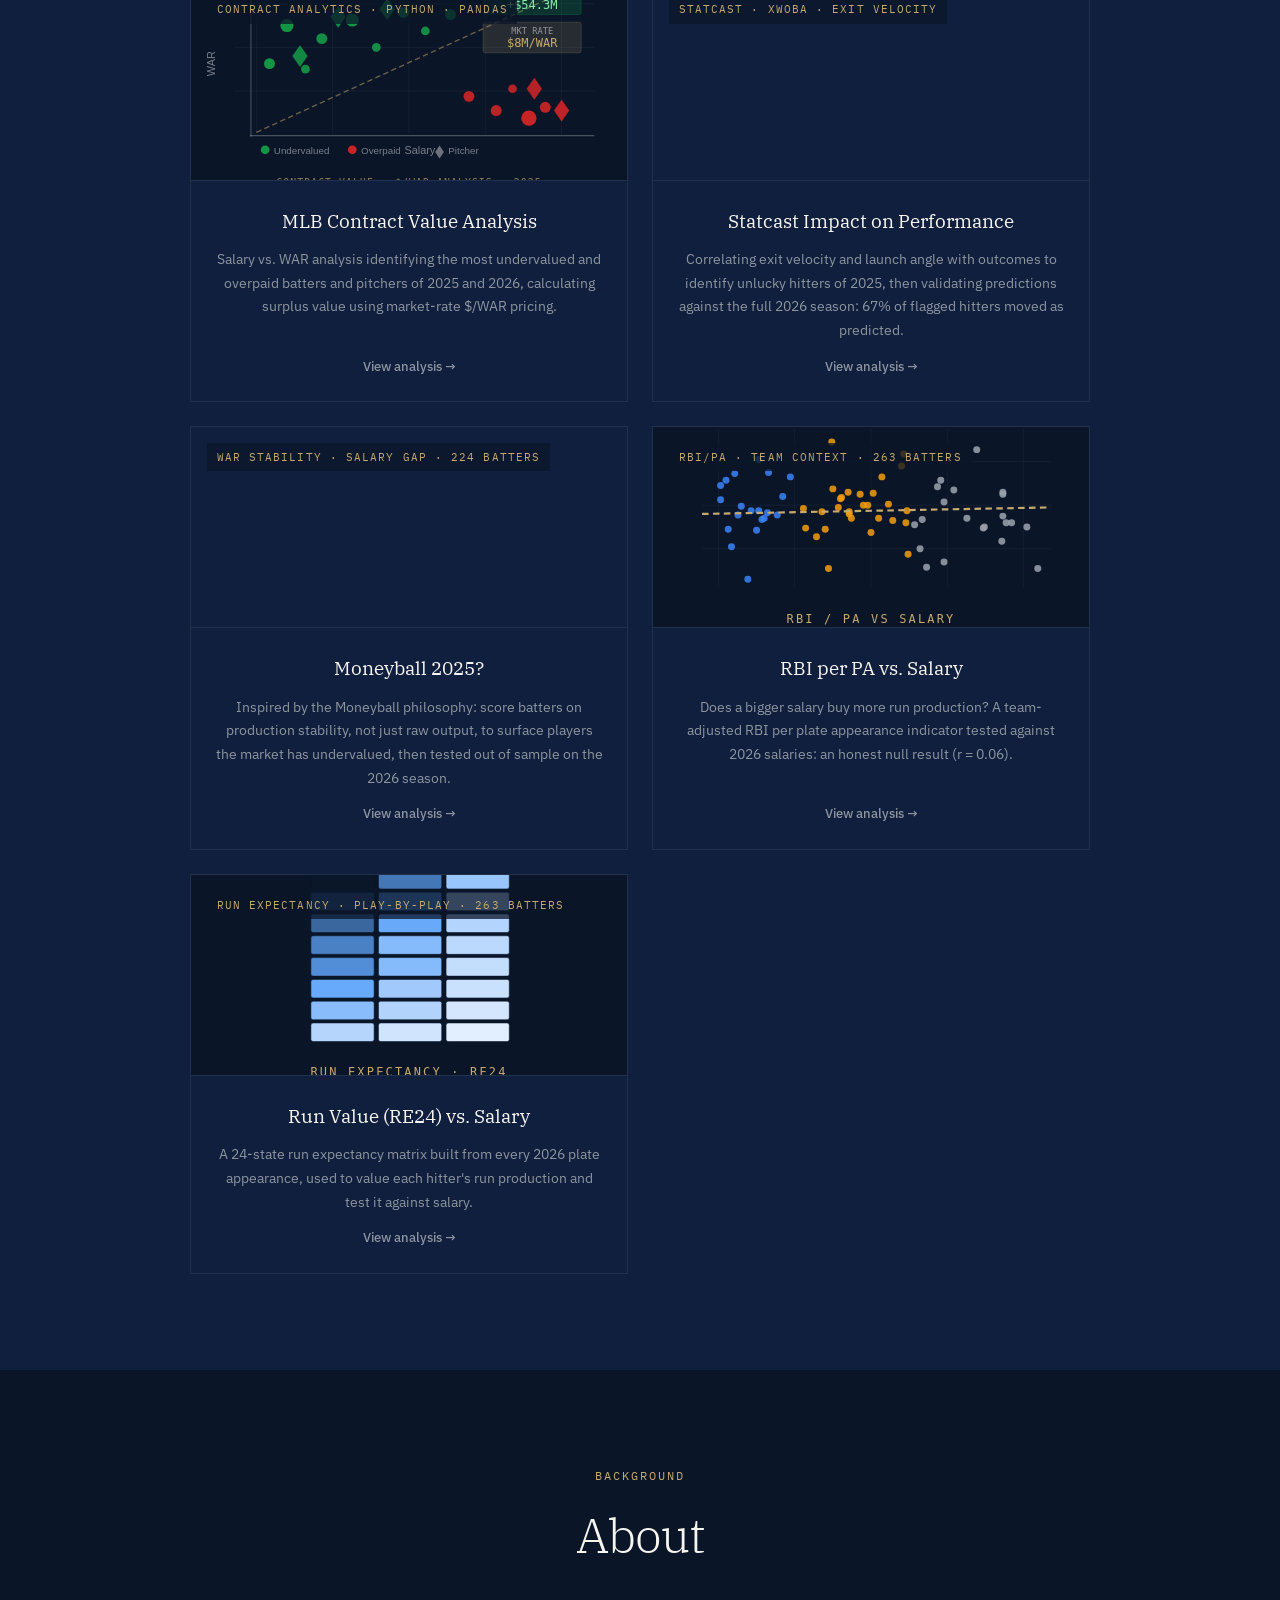
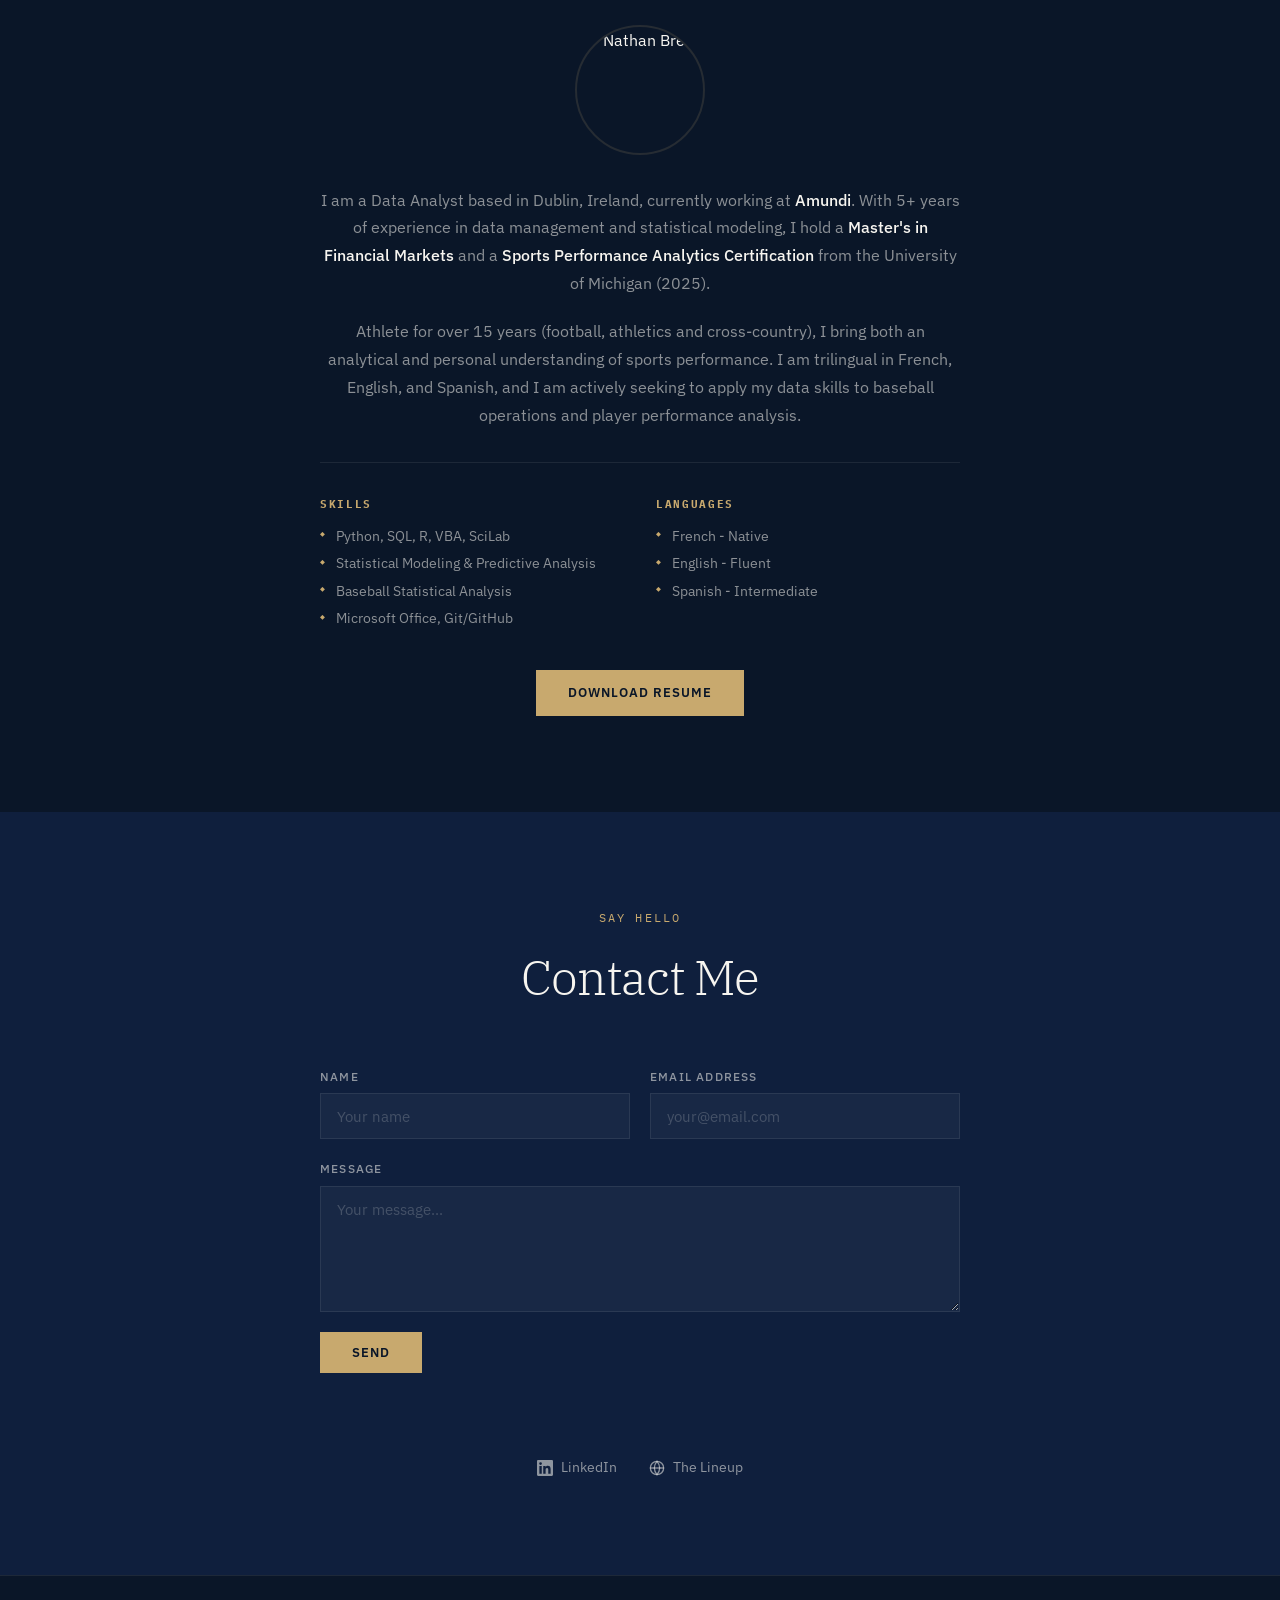
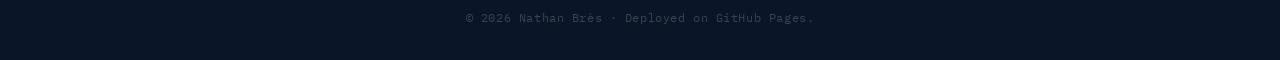
==== commit b996284c: "Update all analyses with full 2026 regular season" ====
--- a/index.html
+++ b/index.html
@@ -75,7 +75,7 @@
           </div>
           <div class="card-body">
             <h3>MLB OPS Prediction Model</h3>
-            <p>Linear regression model projecting 2026 OPS for MLB batters, trained on 4 seasons of historical data (2022–2025) with interactive projections and player-level analysis.</p>
+            <p>Linear regression model projecting 2026 OPS for MLB batters, trained on 2022–2025 and validated on the full 2026 season: 0.059 mean error on 126 hitters.</p>
             <span class="card-cta">View analysis →</span>
           </div>
         </div>
@@ -85,7 +85,7 @@
           </div>
           <div class="card-body">
             <h3>MLB Contract Value Analysis</h3>
-            <p>Salary vs. WAR analysis identifying the most undervalued and overpaid batters and pitchers of 2025, calculating surplus value using market-rate $/WAR pricing.</p>
+            <p>Salary vs. WAR analysis identifying the most undervalued and overpaid batters and pitchers of 2025 and 2026, calculating surplus value using market-rate $/WAR pricing.</p>
             <span class="card-cta">View analysis →</span>
           </div>
         </div>
@@ -95,7 +95,7 @@
           </div>
           <div class="card-body">
             <h3>Statcast Impact on Performance</h3>
-            <p>Correlating exit velocity and launch angle with outcomes to identify unlucky hitters of 2025, then validating predictions against 2026 live data with 65% model accuracy.</p>
+            <p>Correlating exit velocity and launch angle with outcomes to identify unlucky hitters of 2025, then validating predictions against the full 2026 season: 67% of flagged hitters moved as predicted.</p>
             <span class="card-cta">View analysis →</span>
           </div>
         </div>
@@ -105,7 +105,7 @@
           </div>
           <div class="card-body">
             <h3>Moneyball 2025?</h3>
-            <p>Inspired by the Moneyball philosophy: score batters on production stability, not just raw output, to surface players the market has systematically undervalued.</p>
+            <p>Inspired by the Moneyball philosophy: score batters on production stability, not just raw output, to surface players the market has undervalued, then tested out of sample on the 2026 season.</p>
             <span class="card-cta">View analysis →</span>
           </div>
         </div>
@@ -115,7 +115,7 @@
           </div>
           <div class="card-body">
             <h3>RBI per PA vs. Salary</h3>
-            <p>Does a bigger salary buy more run production? A team-adjusted RBI per plate appearance indicator tested against 2026 salaries: an honest null result (r = 0.07).</p>
+            <p>Does a bigger salary buy more run production? A team-adjusted RBI per plate appearance indicator tested against 2026 salaries: an honest null result (r = 0.06).</p>
             <span class="card-cta">View analysis →</span>
           </div>
         </div>
